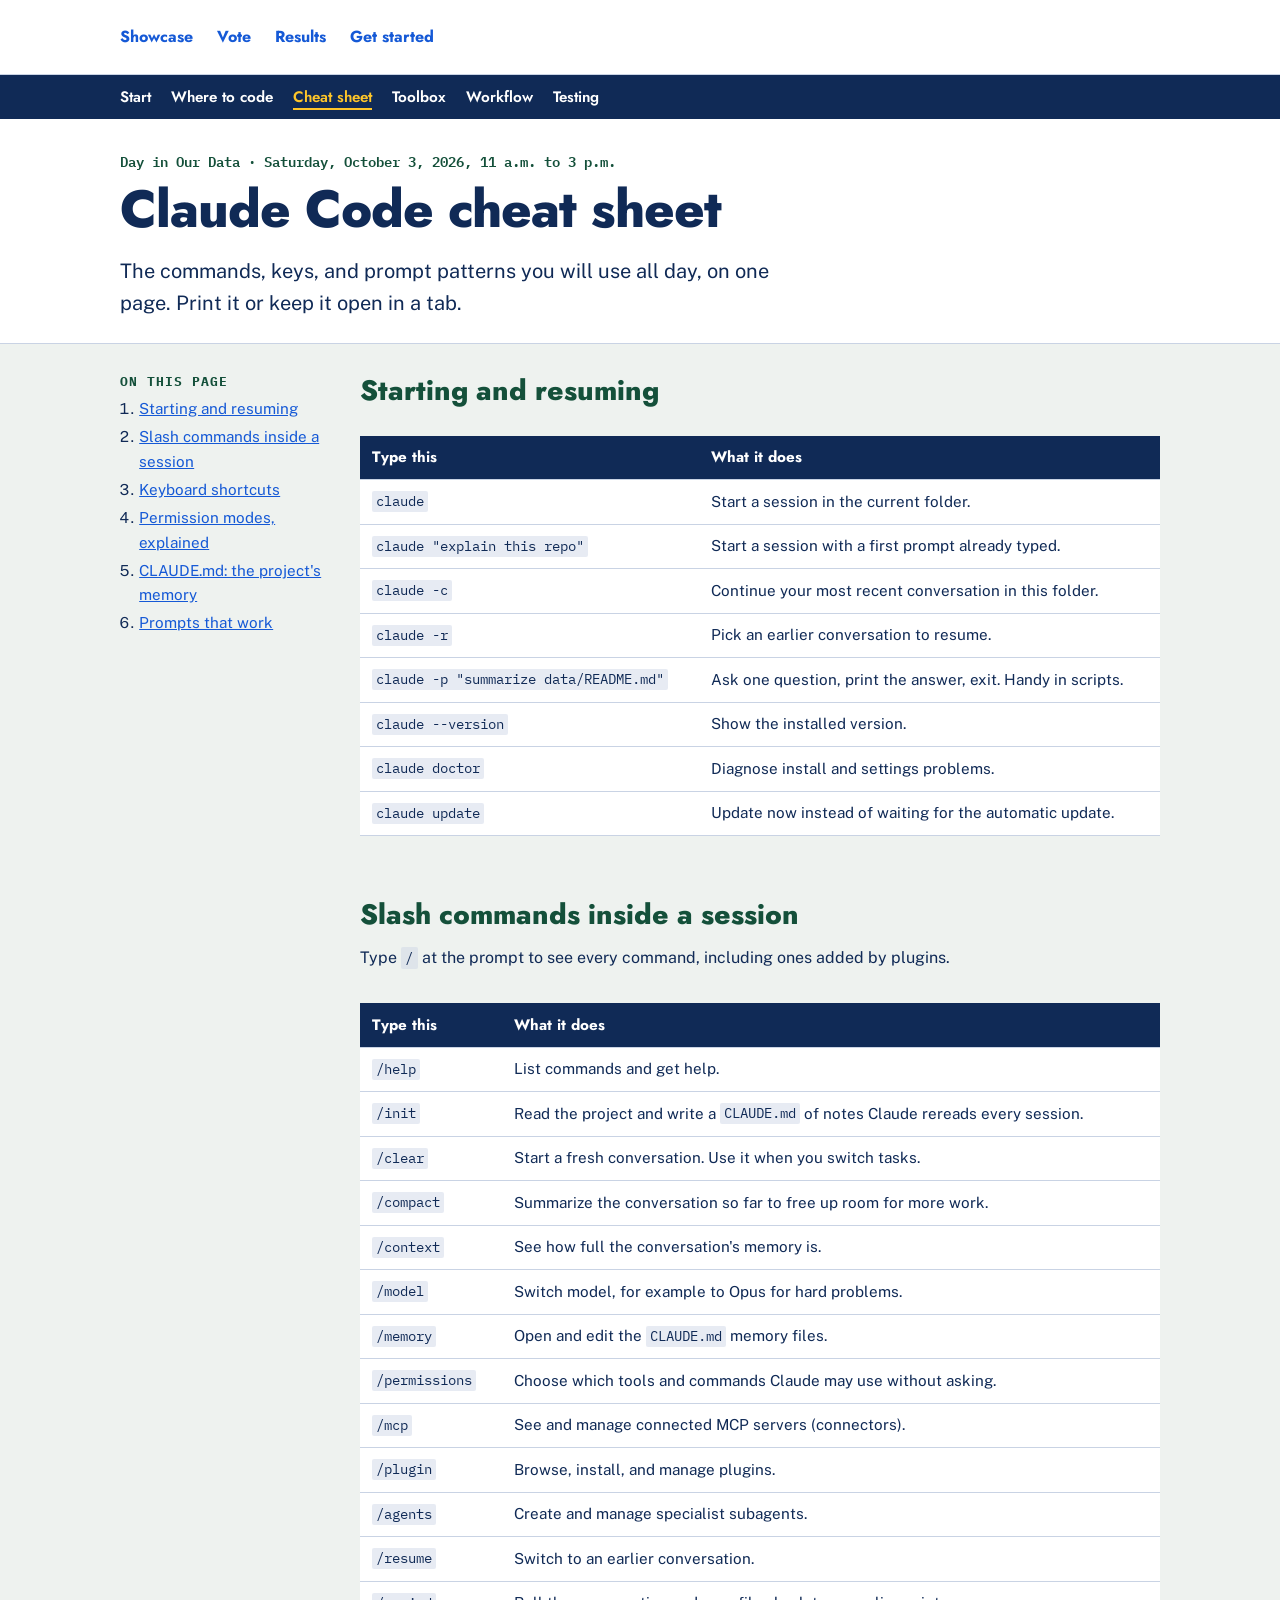
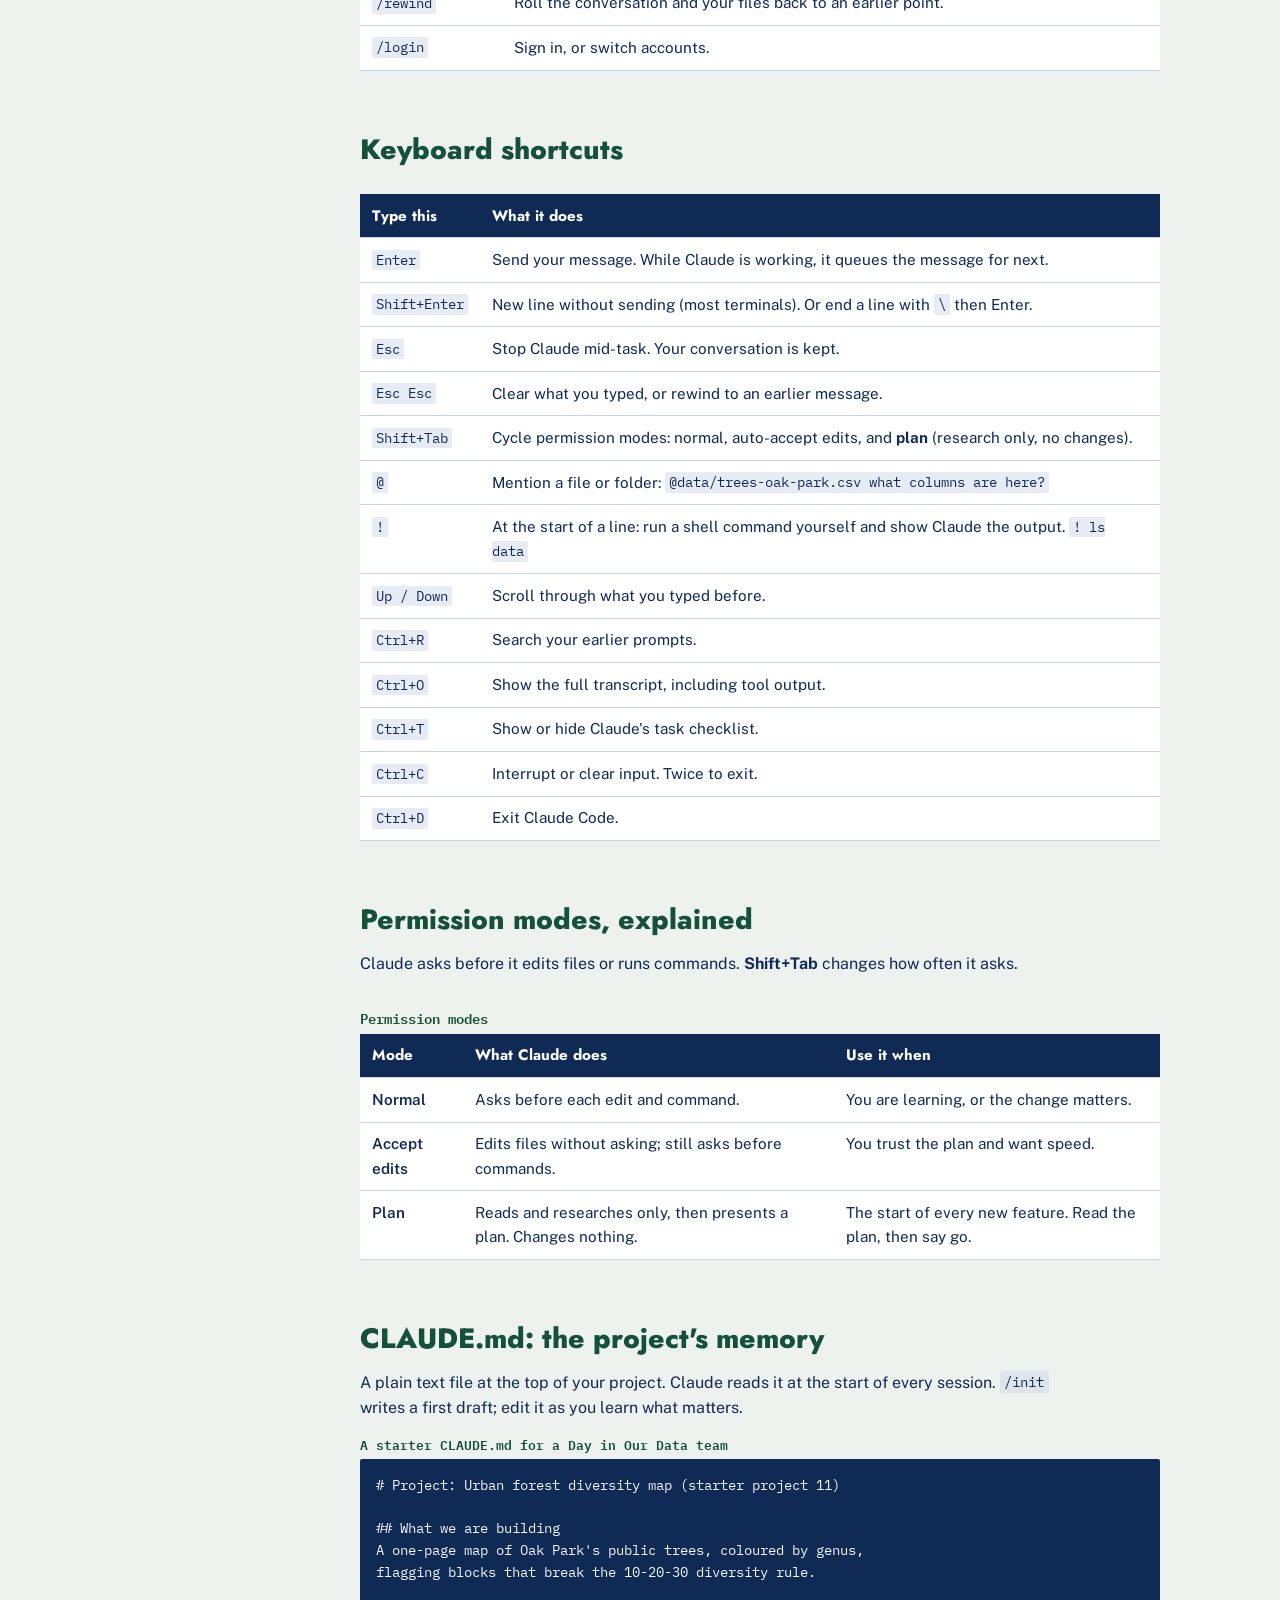
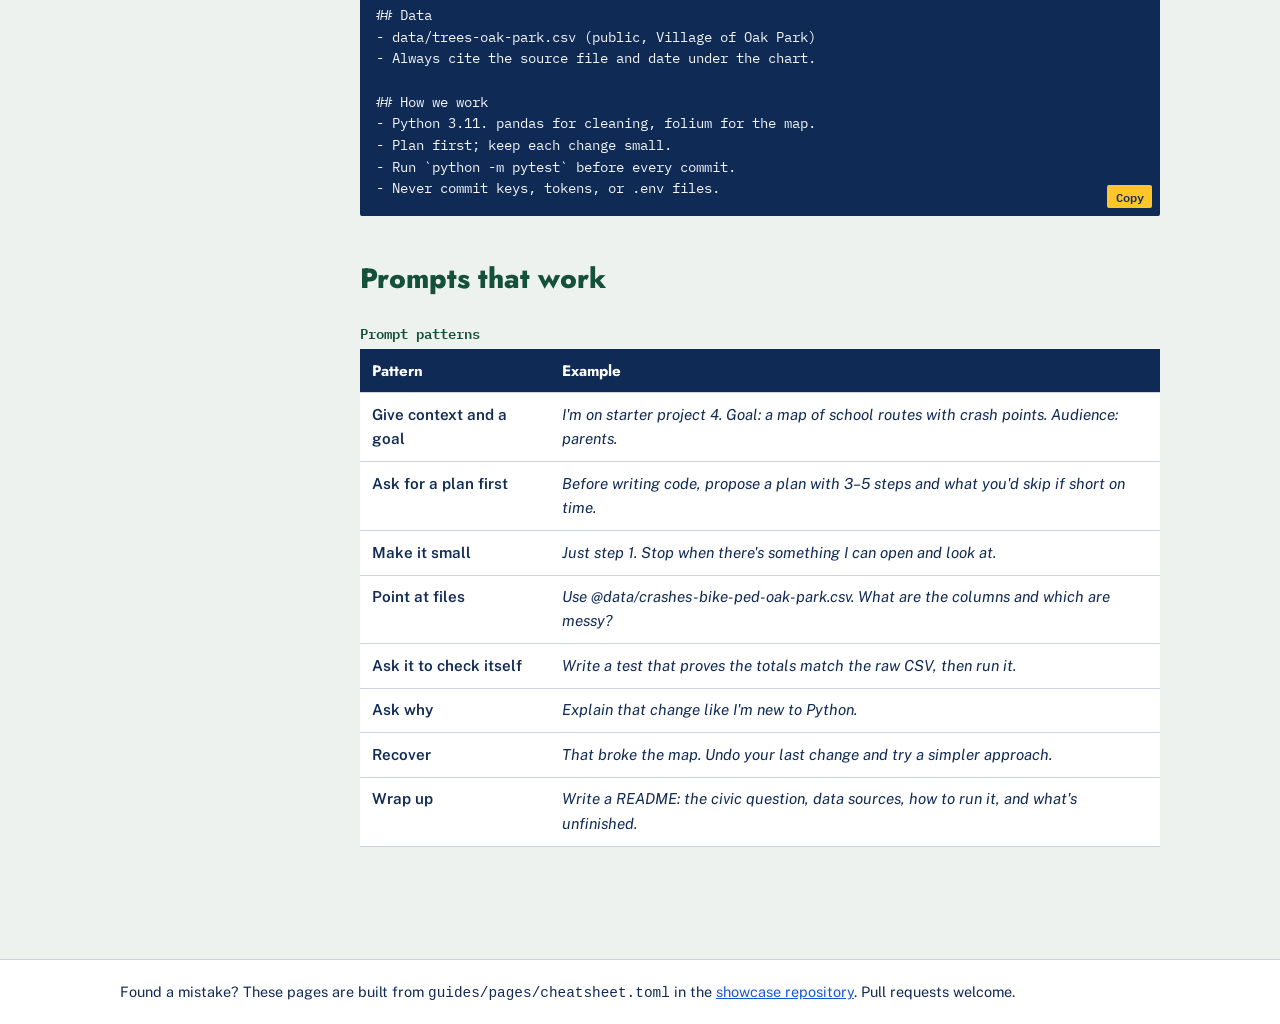
==== site/cheatsheet.html @ 127a267e "feat: config-driven Get Started guides for attendees Six pages (start, where to code, cheat sheet, t" ====
<!doctype html>
<!-- GENERATED by scripts/build_guides.py from guides/pages/cheatsheet.toml. Edit the TOML, not this file. -->
<html lang="en">
<head>
  <meta charset="utf-8" />
  <meta name="viewport" content="width=device-width, initial-scale=1" />
  <title>Claude Code cheat sheet &middot; Day in Our Data</title>
  <meta name="description" content="A printable Claude Code cheat sheet: starting sessions, slash commands, keyboard shortcuts, CLAUDE.md, and prompts that work." />
  <link rel="stylesheet" href="styles/tokens.css" />
  <link rel="stylesheet" href="styles/base.css" />
  <link rel="stylesheet" href="styles/guides.css" />
</head>
<body class="guide">
  <a class="skip-link" href="#main">Skip to content</a>
  <nav class="site-nav" aria-label="Site"><div class="wrap"><ul><li><a href="/">Showcase</a></li><li><a href="/vote.html">Vote</a></li><li><a href="/results.html">Results</a></li><li><a href="/start.html">Get started</a></li></ul></div></nav><nav class="guide-nav" aria-label="Guides"><div class="wrap"><ul><li><a href="/start.html">Start</a></li><li><a href="/where-to-code.html">Where to code</a></li><li><a href="/cheatsheet.html" aria-current="page">Cheat sheet</a></li><li><a href="/toolbox.html">Toolbox</a></li><li><a href="/workflow.html">Workflow</a></li><li><a href="/testing.html">Testing</a></li></ul></div></nav>
  <header class="guide-hero">
    <div class="wrap">
      <p class="guide-hero__event">Day in Our Data &middot; Saturday, October 3, 2026, 11 a.m. to 3 p.m.</p>
      <h1>Claude Code cheat sheet</h1>
      <p class="guide-hero__lede">The commands, keys, and prompt patterns you will use all day, on one page. Print it or keep it open in a tab.</p>
    </div>
  </header>
  <main id="main" class="wrap guide-main">
    <nav class="toc" aria-label="On this page"><p>On this page</p><ol><li><a href="#launch">Starting and resuming</a></li><li><a href="#slash">Slash commands inside a session</a></li><li><a href="#keys">Keyboard shortcuts</a></li><li><a href="#modes">Permission modes, explained</a></li><li><a href="#claude-md">CLAUDE.md: the project&#x27;s memory</a></li><li><a href="#prompts">Prompts that work</a></li></ol></nav>
    <div class="guide-body">
      <section id="launch" class="guide-section"><h2>Starting and resuming</h2><div class="scroll-x"><table class="guide-table commands"><thead><tr><th scope="col">Type this</th><th scope="col">What it does</th></tr></thead><tbody><tr><th scope="row"><code>claude</code></th><td>Start a session in the current folder.</td></tr><tr><th scope="row"><code>claude &quot;explain this repo&quot;</code></th><td>Start a session with a first prompt already typed.</td></tr><tr><th scope="row"><code>claude -c</code></th><td>Continue your most recent conversation in this folder.</td></tr><tr><th scope="row"><code>claude -r</code></th><td>Pick an earlier conversation to resume.</td></tr><tr><th scope="row"><code>claude -p &quot;summarize data/README.md&quot;</code></th><td>Ask one question, print the answer, exit. Handy in scripts.</td></tr><tr><th scope="row"><code>claude --version</code></th><td>Show the installed version.</td></tr><tr><th scope="row"><code>claude doctor</code></th><td>Diagnose install and settings problems.</td></tr><tr><th scope="row"><code>claude update</code></th><td>Update now instead of waiting for the automatic update.</td></tr></tbody></table></div></section><section id="slash" class="guide-section"><h2>Slash commands inside a session</h2><p>Type <code>/</code> at the prompt to see every command, including ones added by plugins.</p><div class="scroll-x"><table class="guide-table commands"><thead><tr><th scope="col">Type this</th><th scope="col">What it does</th></tr></thead><tbody><tr><th scope="row"><code>/help</code></th><td>List commands and get help.</td></tr><tr><th scope="row"><code>/init</code></th><td>Read the project and write a <code>CLAUDE.md</code> of notes Claude rereads every session.</td></tr><tr><th scope="row"><code>/clear</code></th><td>Start a fresh conversation. Use it when you switch tasks.</td></tr><tr><th scope="row"><code>/compact</code></th><td>Summarize the conversation so far to free up room for more work.</td></tr><tr><th scope="row"><code>/context</code></th><td>See how full the conversation&#x27;s memory is.</td></tr><tr><th scope="row"><code>/model</code></th><td>Switch model, for example to Opus for hard problems.</td></tr><tr><th scope="row"><code>/memory</code></th><td>Open and edit the <code>CLAUDE.md</code> memory files.</td></tr><tr><th scope="row"><code>/permissions</code></th><td>Choose which tools and commands Claude may use without asking.</td></tr><tr><th scope="row"><code>/mcp</code></th><td>See and manage connected MCP servers (connectors).</td></tr><tr><th scope="row"><code>/plugin</code></th><td>Browse, install, and manage plugins.</td></tr><tr><th scope="row"><code>/agents</code></th><td>Create and manage specialist subagents.</td></tr><tr><th scope="row"><code>/resume</code></th><td>Switch to an earlier conversation.</td></tr><tr><th scope="row"><code>/rewind</code></th><td>Roll the conversation and your files back to an earlier point.</td></tr><tr><th scope="row"><code>/login</code></th><td>Sign in, or switch accounts.</td></tr></tbody></table></div></section><section id="keys" class="guide-section"><h2>Keyboard shortcuts</h2><div class="scroll-x"><table class="guide-table commands"><thead><tr><th scope="col">Type this</th><th scope="col">What it does</th></tr></thead><tbody><tr><th scope="row"><code>Enter</code></th><td>Send your message. While Claude is working, it queues the message for next.</td></tr><tr><th scope="row"><code>Shift+Enter</code></th><td>New line without sending (most terminals). Or end a line with <code>\</code> then Enter.</td></tr><tr><th scope="row"><code>Esc</code></th><td>Stop Claude mid-task. Your conversation is kept.</td></tr><tr><th scope="row"><code>Esc Esc</code></th><td>Clear what you typed, or rewind to an earlier message.</td></tr><tr><th scope="row"><code>Shift+Tab</code></th><td>Cycle permission modes: normal, auto-accept edits, and <strong>plan</strong> (research only, no changes).</td></tr><tr><th scope="row"><code>@</code></th><td>Mention a file or folder: <code>@data/trees-oak-park.csv what columns are here?</code></td></tr><tr><th scope="row"><code>!</code></th><td>At the start of a line: run a shell command yourself and show Claude the output. <code>! ls data</code></td></tr><tr><th scope="row"><code>Up / Down</code></th><td>Scroll through what you typed before.</td></tr><tr><th scope="row"><code>Ctrl+R</code></th><td>Search your earlier prompts.</td></tr><tr><th scope="row"><code>Ctrl+O</code></th><td>Show the full transcript, including tool output.</td></tr><tr><th scope="row"><code>Ctrl+T</code></th><td>Show or hide Claude&#x27;s task checklist.</td></tr><tr><th scope="row"><code>Ctrl+C</code></th><td>Interrupt or clear input. Twice to exit.</td></tr><tr><th scope="row"><code>Ctrl+D</code></th><td>Exit Claude Code.</td></tr></tbody></table></div></section><section id="modes" class="guide-section"><h2>Permission modes, explained</h2><p>Claude asks before it edits files or runs commands. <strong>Shift+Tab</strong> changes how often it asks.</p><div class="scroll-x" tabindex="0" role="region" aria-label="Permission modes"><table class="guide-table"><caption>Permission modes</caption><thead><tr><th scope="col">Mode</th><th scope="col">What Claude does</th><th scope="col">Use it when</th></tr></thead><tbody><tr><th scope="row">Normal</th><td>Asks before each edit and command.</td><td>You are learning, or the change matters.</td></tr><tr><th scope="row">Accept edits</th><td>Edits files without asking; still asks before commands.</td><td>You trust the plan and want speed.</td></tr><tr><th scope="row">Plan</th><td>Reads and researches only, then presents a plan. Changes nothing.</td><td>The start of every new feature. Read the plan, then say go.</td></tr></tbody></table></div></section><section id="claude-md" class="guide-section"><h2>CLAUDE.md: the project&#x27;s memory</h2><p>A plain text file at the top of your project. Claude reads it at the start of every session. <code>/init</code> writes a first draft; edit it as you learn what matters.</p><figure class="code"><figcaption>A starter CLAUDE.md for a Day in Our Data team</figcaption><pre><code># Project: Urban forest diversity map (starter project 11)

## What we are building
A one-page map of Oak Park&#x27;s public trees, coloured by genus,
flagging blocks that break the 10-20-30 diversity rule.

## Data
- data/trees-oak-park.csv (public, Village of Oak Park)
- Always cite the source file and date under the chart.

## How we work
- Python 3.11. pandas for cleaning, folium for the map.
- Plan first; keep each change small.
- Run `python -m pytest` before every commit.
- Never commit keys, tokens, or .env files.</code></pre><button type="button" class="copy" hidden>Copy</button></figure></section><section id="prompts" class="guide-section"><h2>Prompts that work</h2><div class="scroll-x" tabindex="0" role="region" aria-label="Prompt patterns"><table class="guide-table"><caption>Prompt patterns</caption><thead><tr><th scope="col">Pattern</th><th scope="col">Example</th></tr></thead><tbody><tr><th scope="row">Give context and a goal</th><td><em>I&#x27;m on starter project 4. Goal: a map of school routes with crash points. Audience: parents.</em></td></tr><tr><th scope="row">Ask for a plan first</th><td><em>Before writing code, propose a plan with 3–5 steps and what you&#x27;d skip if short on time.</em></td></tr><tr><th scope="row">Make it small</th><td><em>Just step 1. Stop when there&#x27;s something I can open and look at.</em></td></tr><tr><th scope="row">Point at files</th><td><em>Use @data/crashes-bike-ped-oak-park.csv. What are the columns and which are messy?</em></td></tr><tr><th scope="row">Ask it to check itself</th><td><em>Write a test that proves the totals match the raw CSV, then run it.</em></td></tr><tr><th scope="row">Ask why</th><td><em>Explain that change like I&#x27;m new to Python.</em></td></tr><tr><th scope="row">Recover</th><td><em>That broke the map. Undo your last change and try a simpler approach.</em></td></tr><tr><th scope="row">Wrap up</th><td><em>Write a README: the civic question, data sources, how to run it, and what&#x27;s unfinished.</em></td></tr></tbody></table></div></section>
    </div>
  </main>
  <footer class="guide-footer">
    <div class="wrap">
      <p>Found a mistake? These pages are built from <code>guides/pages/cheatsheet.toml</code> in the
      <a href="https://github.com/oak-park-cisc/day-in-our-data-showcase" rel="noopener">showcase repository</a>. Pull requests welcome.</p>
    </div>
  </footer>
  <script src="scripts/copy.js"></script>
</body>
</html>
---- site/styles/tokens.css ----
/* site/styles/tokens.css */
:root {
  --ink: #102a56;
  --civic: #1559d6;
  --canopy: #14503a;
  --leaf: #2d7a55;
  --sprout: #7fb996;
  --glass: #ffc629;
  --paper: #eef2ef;
  --rule: #c9d3e4;
  --slate: #8a94a6;          /* eliminated. never red. */
  --surface: #ffffff;

  --display: "Jost", system-ui, sans-serif;
  --body: "Public Sans", system-ui, sans-serif;
  --mono: "IBM Plex Mono", ui-monospace, monospace;

  --step-0: 1rem;
  --step-1: 1.25rem;
  --step-2: 1.75rem;
  --step-3: 2.5rem;
  --step-4: clamp(2.75rem, 6vw, 4.5rem);

  --gap: 1.5rem;
  --pane-radius: 2px;        /* art glass is cut, not rounded */
}
---- site/styles/base.css ----
/* site/styles/base.css */
@import url("https://fonts.googleapis.com/css2?family=Jost:wght@500;700;800&family=Public+Sans:wght@400;600&family=IBM+Plex+Mono:wght@400;600&display=swap");

*, *::before, *::after { box-sizing: border-box; }

body {
  margin: 0;
  background: var(--paper);
  color: var(--ink);
  font: var(--step-0)/1.6 var(--body);
}

h1, h2, h3 { font-family: var(--display); font-weight: 800; line-height: 1.05; margin: 0 0 .5em; }
h1 { font-size: var(--step-4); letter-spacing: -.02em; }
h2 { font-size: var(--step-3); color: var(--canopy); }
h3 { font-size: var(--step-1); }

a { color: var(--civic); }
a:focus-visible, button:focus-visible, input:focus-visible, textarea:focus-visible, select:focus-visible {
  outline: 3px solid var(--leaf);
  outline-offset: 2px;
}

.wrap { max-width: 68rem; margin: 0 auto; padding: 0 var(--gap); }

.site-nav { background: var(--surface); border-bottom: 1px solid var(--rule); }
.site-nav ul { display: flex; flex-wrap: wrap; gap: .5rem var(--gap); list-style: none; margin: 0; padding: var(--gap) 0; }
.site-nav a { font-family: var(--display); font-weight: 700; text-decoration: none; }
.site-nav a[aria-current="page"] { border-bottom: 3px solid var(--glass); }

.ai-label {
  font: 600 .75rem/1 var(--mono);
  text-transform: uppercase;
  letter-spacing: .08em;
  color: var(--canopy);
  background: color-mix(in srgb, var(--sprout) 35%, transparent);
  padding: .35em .6em;
  border-radius: var(--pane-radius);
  display: inline-block;
}

table { border-collapse: collapse; width: 100%; }
.scroll-x { overflow-x: auto; }

@media (prefers-reduced-motion: reduce) {
  *, *::before, *::after { animation: none !important; transition: none !important; }
}
---- site/styles/guides.css ----
/* site/styles/guides.css: the Get Started pages rendered by scripts/build_guides.py */

.skip-link {
  position: absolute;
  left: -999px;
  top: 0;
  background: var(--ink);
  color: var(--surface);
  padding: .5em 1em;
  z-index: 10;
}
.skip-link:focus { left: 0; }

/* Nav: the guide sub-nav scrolls sideways on phones. */
.guide-nav { background: var(--ink); }
.guide-nav ul {
  display: flex;
  gap: 1.25rem;
  list-style: none;
  margin: 0;
  padding: .6rem 0;
  overflow-x: auto;
  scrollbar-width: thin;
}
.guide-nav a {
  color: var(--surface);
  font: 600 .95rem/1.4 var(--display);
  text-decoration: none;
  white-space: nowrap;
}
.guide-nav a[aria-current="page"] { color: var(--glass); border-bottom: 2px solid var(--glass); }
.guide-nav a:focus-visible { outline-color: var(--glass); }

.guide-hero { background: var(--surface); border-bottom: 1px solid var(--rule); padding: 2rem 0 1.5rem; }
.guide-hero h1 { font-size: clamp(2rem, 5vw, 3.25rem); margin-bottom: .35em; }
.guide-hero__event { font: 600 .85rem/1.4 var(--mono); color: var(--canopy); margin: 0 0 .75rem; }
.guide-hero__lede { font-size: var(--step-1); max-width: 44rem; margin: 0; }

.guide-main {
  display: grid;
  grid-template-columns: minmax(0, 1fr);
  gap: 2rem;
  padding-top: 2rem;
  padding-bottom: 3rem;
}
@media (min-width: 62rem) {
  .guide-main { grid-template-columns: 13rem minmax(0, 1fr); }
  .toc { position: sticky; top: 1rem; align-self: start; }
}

.toc { font-size: .95rem; }
.toc p { font: 700 .8rem/1 var(--mono); text-transform: uppercase; letter-spacing: .08em; color: var(--canopy); margin: 0 0 .5rem; }
.toc ol { margin: 0; padding-left: 1.2rem; }
.toc li { margin: .25rem 0; }

.guide-section { margin-bottom: 3rem; scroll-margin-top: 1rem; }
.guide-section h2 { font-size: var(--step-2); }
.guide-section h4 { font: 700 var(--step-1)/1.25 var(--display); margin: 0 0 .35em; }
.guide-body p, .guide-body li { max-width: 46rem; }
.guide-body code {
  font: .9em var(--mono);
  background: color-mix(in srgb, var(--rule) 45%, transparent);
  padding: .1em .3em;
  border-radius: var(--pane-radius);
  overflow-wrap: anywhere;
}

/* ---- code blocks ---- */
.code { margin: 1rem 0; position: relative; }
.code figcaption { font: 600 .8rem/1.4 var(--mono); color: var(--canopy); margin-bottom: .25rem; }
.code pre {
  background: var(--ink);
  color: #f3f6fb;
  padding: 1rem;
  margin: 0;
  overflow-x: auto;
  border-radius: var(--pane-radius);
  font: .875rem/1.55 var(--mono);
}
.code pre code { background: none; padding: 0; color: inherit; font: inherit; overflow-wrap: normal; }
.copy {
  position: absolute;
  right: .5rem;
  bottom: .5rem;
  font: 600 .75rem/1 var(--mono);
  background: var(--glass);
  color: var(--ink);
  border: 0;
  padding: .45em .7em;
  border-radius: var(--pane-radius);
  cursor: pointer;
}

/* ---- callouts ---- */
.callout {
  background: var(--surface);
  border: 1px solid var(--rule);
  border-left: 6px solid var(--leaf);
  padding: 1rem 1.25rem;
  margin: 1.25rem 0;
  border-radius: var(--pane-radius);
}
.callout p { margin: .25rem 0; }
.callout__title { font: 700 var(--step-0)/1.3 var(--display); }
.callout--warn { border-left-color: var(--glass); }
.callout--event { border-left-color: var(--civic); background: color-mix(in srgb, var(--civic) 6%, var(--surface)); }

/* ---- steps ---- */
.steps { list-style: none; counter-reset: step; padding: 0; margin: 1rem 0; }
.steps > li {
  counter-increment: step;
  position: relative;
  padding: 0 0 1.25rem 3rem;
  border-left: 2px solid var(--rule);
  margin-left: 1rem;
}
.steps > li:last-child { border-left-color: transparent; }
.steps > li::before {
  content: counter(step);
  position: absolute;
  left: -1rem;
  top: 0;
  width: 2rem;
  height: 2rem;
  display: grid;
  place-items: center;
  background: var(--civic);
  color: var(--surface);
  font: 700 1rem/1 var(--display);
  border-radius: 50%;
}
.steps p { margin: .35rem 0; }
.step__note { font-size: .95rem; color: var(--canopy); }

/* ---- cards ---- */
.cards { display: grid; grid-template-columns: repeat(auto-fill, minmax(min(100%, 17rem), 1fr)); gap: 1rem; margin: 1rem 0; }
.card {
  background: var(--surface);
  border: 1px solid var(--rule);
  border-top: 4px solid var(--civic);
  border-radius: var(--pane-radius);
  padding: 1rem 1.1rem;
  display: flex;
  flex-direction: column;
  min-width: 0;
}
.card p { margin: .35rem 0; }
.card__tag { font: 600 .75rem/1.3 var(--mono); text-transform: uppercase; letter-spacing: .06em; color: var(--canopy); }
.card__link { margin-top: auto !important; padding-top: .5rem; font-weight: 600; }
.card .code pre { font-size: .8rem; }

/* ---- tables ---- */
.guide-table { background: var(--surface); margin: 1rem 0; font-size: .95rem; }
.guide-table caption { text-align: left; font: 600 .85rem/1.4 var(--mono); color: var(--canopy); padding-bottom: .4rem; }
.guide-table th, .guide-table td { text-align: left; vertical-align: top; padding: .6rem .75rem; border-bottom: 1px solid var(--rule); }
.guide-table thead th { background: var(--ink); color: var(--surface); font-family: var(--display); }
.guide-table tbody th { font-weight: 600; }
.guide-table.commands tbody th { white-space: nowrap; }
.guide-table.commands tbody th code { overflow-wrap: normal; }
.scroll-x:focus-visible { outline: 3px solid var(--leaf); outline-offset: 2px; }

/* ---- checklist ---- */
.checklist { list-style: none; padding: 0; }
.checklist li { position: relative; padding-left: 2rem; margin: .6rem 0; }
.checklist li::before {
  content: "";
  position: absolute;
  left: 0;
  top: .3em;
  width: 1.1rem;
  height: 1.1rem;
  border: 2px solid var(--leaf);
  border-radius: var(--pane-radius);
}

/* ---- flow diagram ---- */
.flow { margin: 1.5rem 0; }
.flow ol {
  list-style: none;
  padding: 0;
  margin: 0;
  display: grid;
  grid-template-columns: repeat(auto-fit, minmax(min(100%, 11rem), 1fr));
  gap: 1.75rem;
}
.flow__stage {
  position: relative;
  background: var(--surface);
  border: 1px solid var(--rule);
  border-top: 4px solid var(--leaf);
  border-radius: var(--pane-radius);
  padding: .9rem 1rem 1rem;
  font-size: .92rem;
}
.flow__stage p { margin: .3rem 0; }
.flow__stage h4 { font-size: var(--step-1); }
.flow__stage:not(:last-child)::after {
  content: "→";
  position: absolute;
  right: -1.45rem;
  top: 50%;
  transform: translateY(-50%);
  color: var(--civic);
  font: 800 1.4rem/1 var(--display);
}
@media (max-width: 40rem) {
  .flow__stage:not(:last-child)::after { content: "↓"; right: auto; left: 50%; top: auto; bottom: -1.6rem; transform: translateX(-50%); }
}
.flow__num {
  font: 800 .8rem/1 var(--mono);
  color: var(--surface);
  background: var(--leaf);
  display: inline-block;
  padding: .3em .5em;
  border-radius: var(--pane-radius);
}
.flow__who { font: 600 .8rem/1.3 var(--mono); color: var(--canopy); }
.flow__out span { font-weight: 700; }
.flow__cmd code { font-size: .8rem; }
.flow__loop {
  margin: 1rem 0 0;
  padding: .75rem 1rem;
  border: 2px dashed var(--leaf);
  border-radius: var(--pane-radius);
  background: color-mix(in srgb, var(--sprout) 15%, var(--surface));
}

/* ---- timeline ---- */
.timeline { margin: 1.5rem 0; }
.timeline figcaption { font: 600 .85rem/1.4 var(--mono); color: var(--canopy); margin-bottom: .5rem; }
.timeline ol { list-style: none; padding: 0; margin: 0; display: flex; border: 1px solid var(--rule); border-radius: var(--pane-radius); overflow: hidden; }
.timeline__slot {
  flex: 0 0 var(--w);
  min-width: 0;
  padding: .6rem .4rem;
  border-right: 2px solid var(--surface);
  display: flex;
  flex-direction: column;
  gap: .15rem;
  font-size: .8rem;
  line-height: 1.25;
}
.timeline__slot:last-child { border-right: 0; }
.timeline__time { font: 700 .75rem/1 var(--mono); }
.timeline__label { font-weight: 600; overflow-wrap: anywhere; }
.timeline__slot--plan { background: #d7e4fb; }
.timeline__slot--build { background: #cfe6d9; }
.timeline__slot--qa { background: #ffeeb8; }
.timeline__slot--other { background: #e6e9ef; }
@media (max-width: 40rem) {
  .timeline ol { flex-direction: column; }
  .timeline__slot { flex: none; flex-direction: row; gap: .75rem; border-right: 0; border-bottom: 2px solid var(--surface); font-size: .9rem; padding: .5rem .75rem; }
  .timeline__time { min-width: 3.2rem; }
}

/* ---- pyramid ---- */
.pyramid { margin: 1.5rem 0; }
.pyramid ol { list-style: none; padding: 0; margin: 0; display: flex; flex-direction: column; align-items: center; gap: .3rem; }
.pyramid li {
  width: var(--w);
  min-width: min(100%, 15rem);
  text-align: center;
  background: color-mix(in srgb, var(--leaf) 18%, var(--surface));
  border: 1px solid var(--sprout);
  border-radius: var(--pane-radius);
  padding: .55rem .75rem;
  font-size: .9rem;
}
.pyramid li:first-child { background: color-mix(in srgb, var(--glass) 35%, var(--surface)); border-color: var(--glass); }
.pyramid strong { display: block; font-family: var(--display); }

.guide-footer { border-top: 1px solid var(--rule); background: var(--surface); padding: 1.25rem 0; font-size: .9rem; }
.guide-footer p { margin: 0; }

@media print {
  .site-nav, .guide-nav, .toc, .copy, .skip-link, .guide-footer { display: none !important; }
  body { background: #fff; }
  .guide-main { display: block; padding: 0; }
  .guide-hero { border: 0; padding: 0 0 1rem; }
  .code pre { background: #fff; color: #000; border: 1px solid #999; white-space: pre-wrap; }
  .guide-section { break-inside: auto; margin-bottom: 1.5rem; }
  .card, .flow__stage, tr { break-inside: avoid; }
  a { color: inherit; }
}
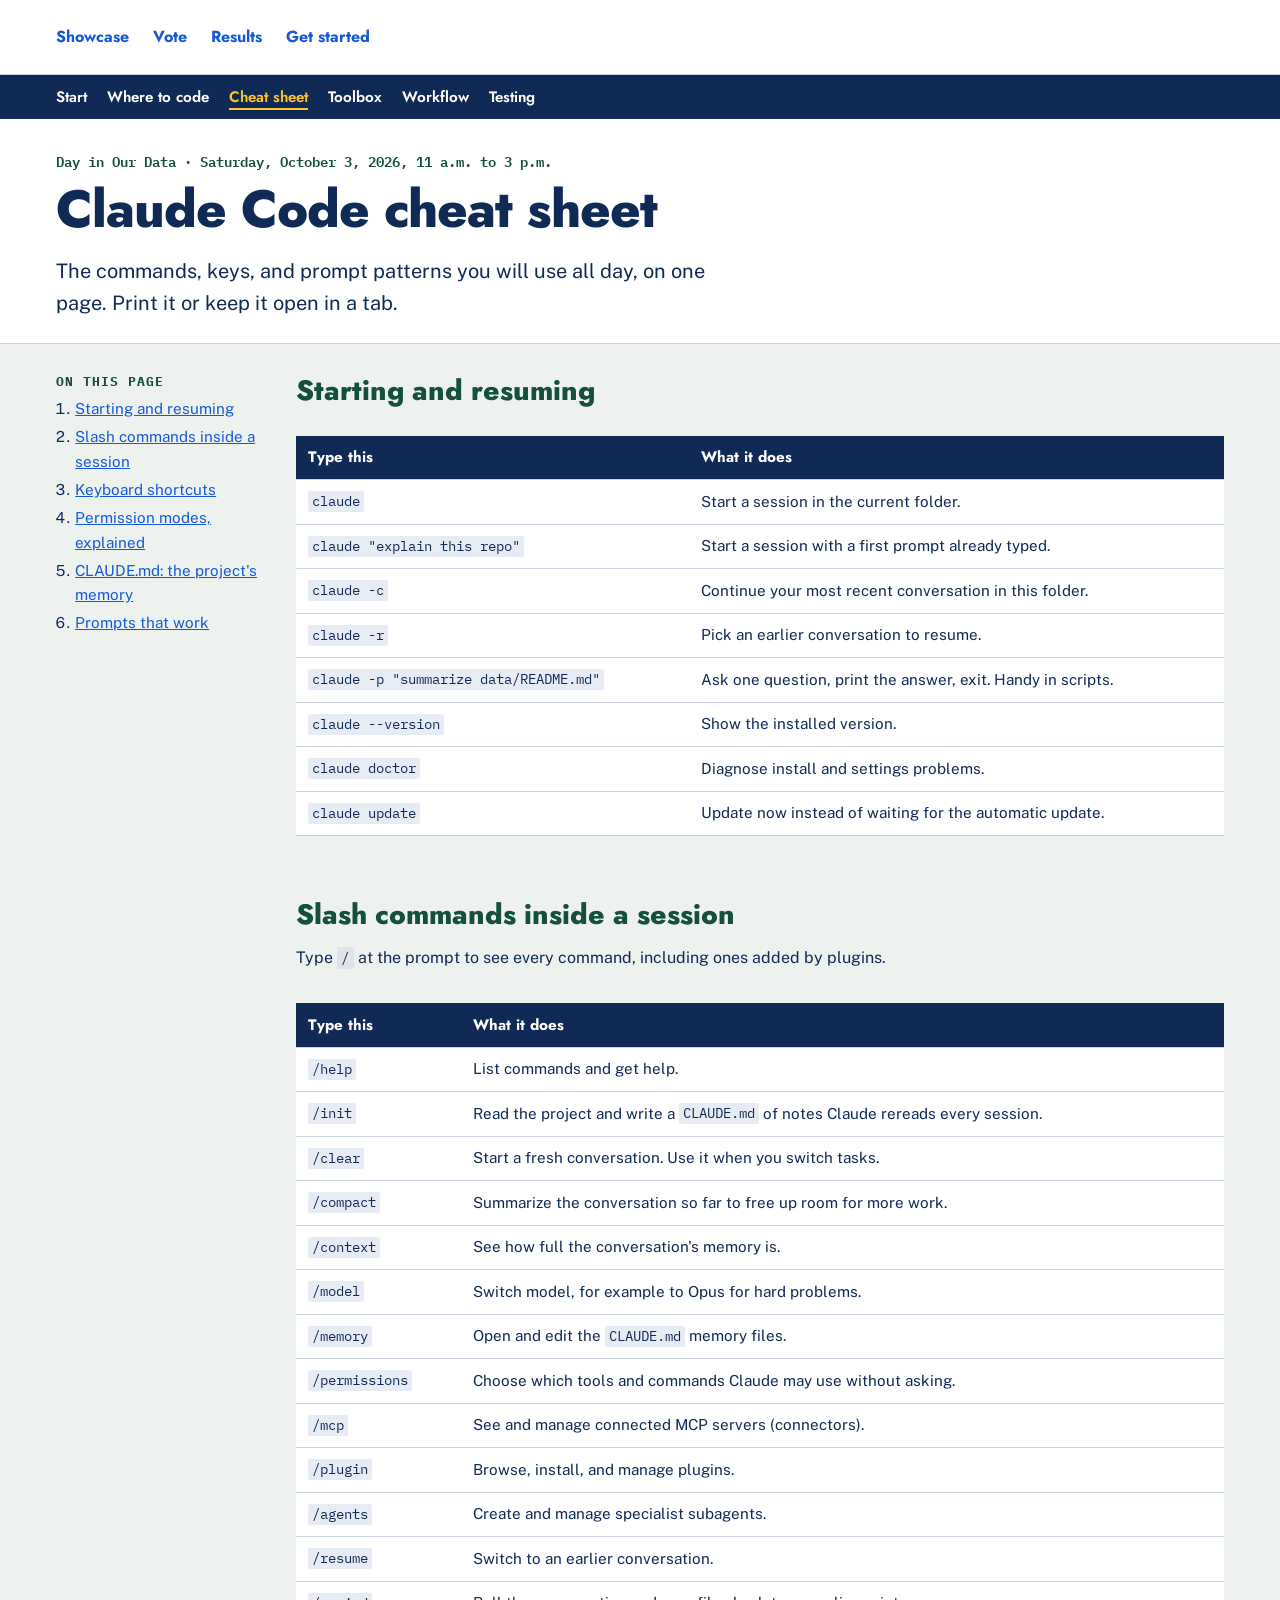
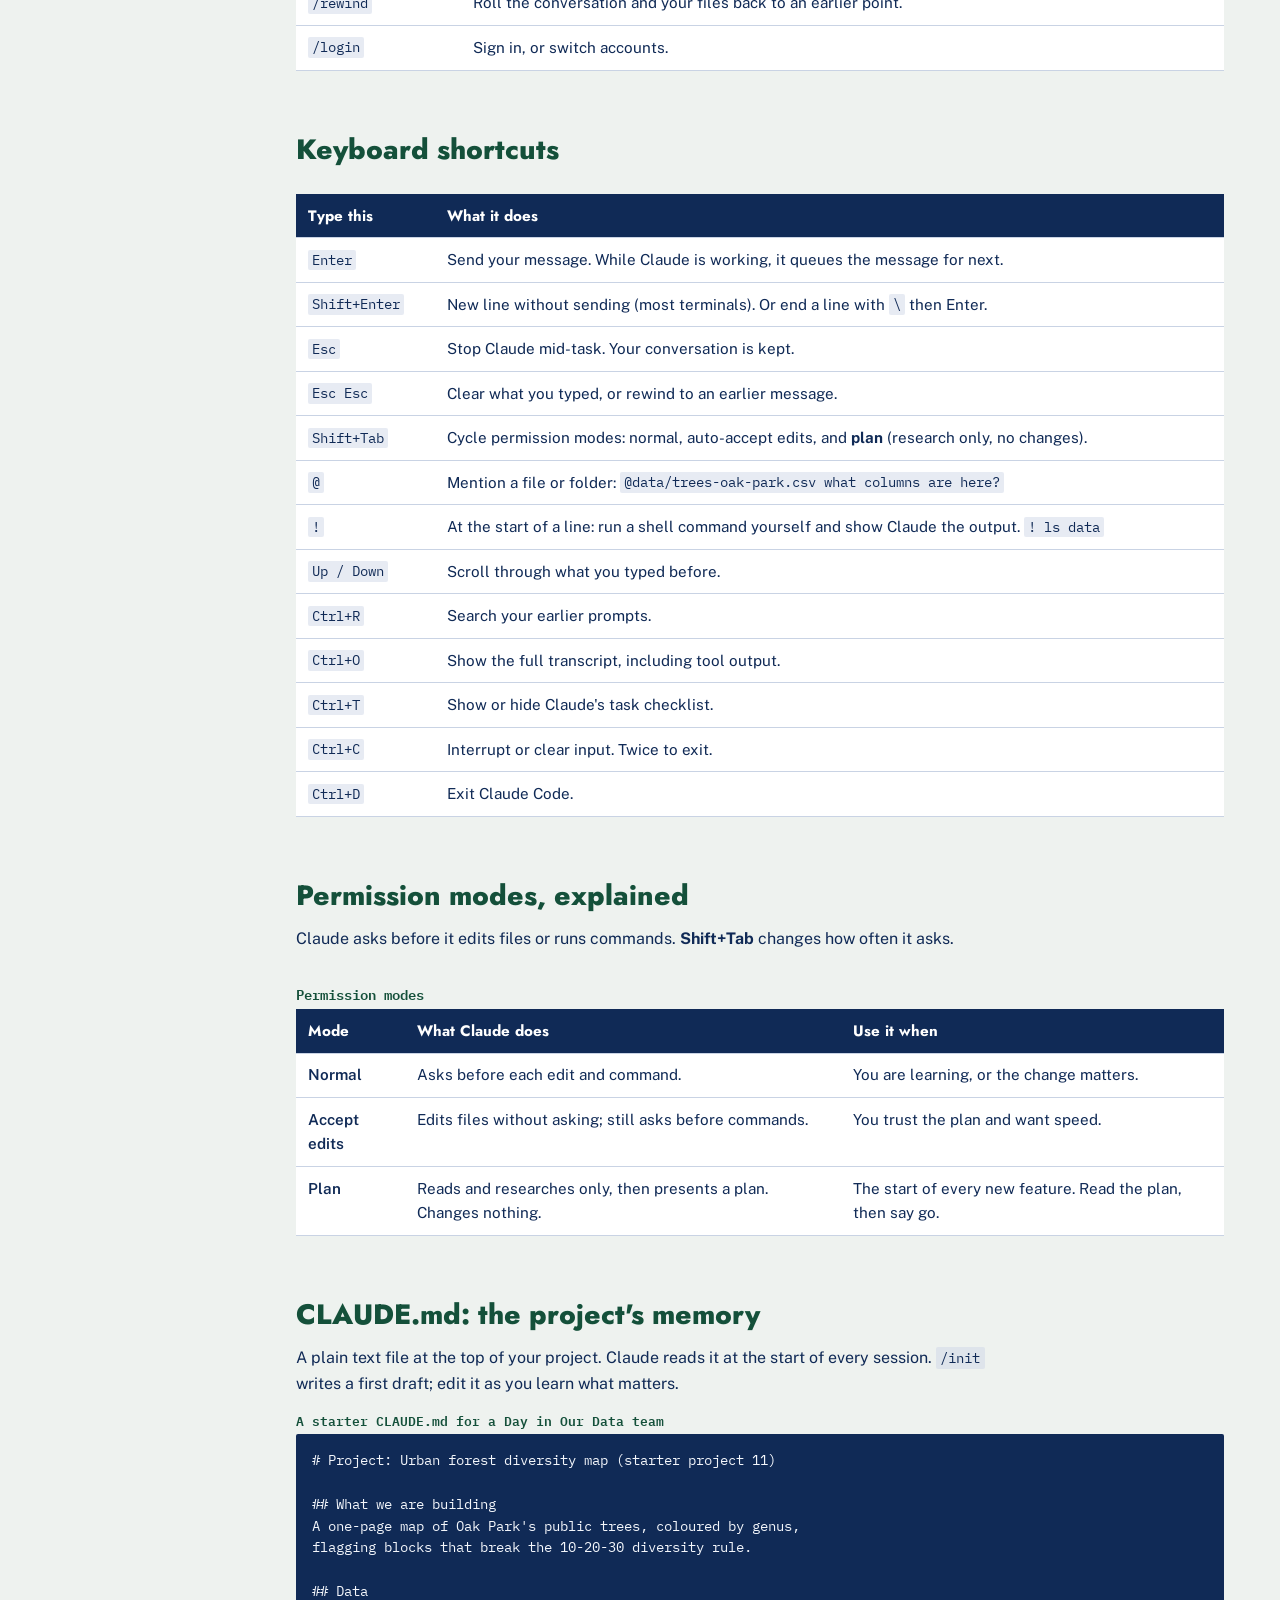
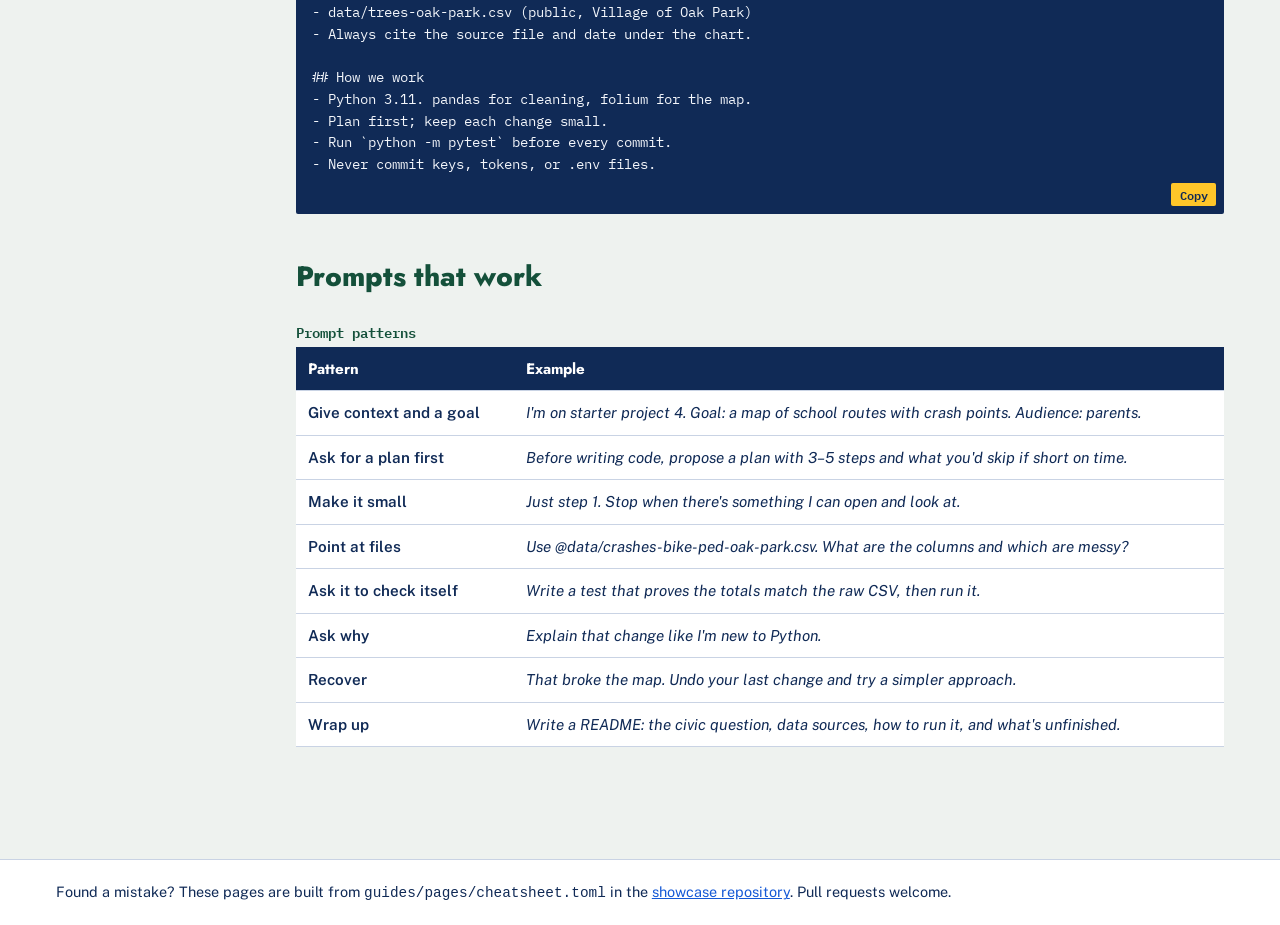
==== commit 7620082d: "test: browser, accessibility, link and load suites; QA fixes tests/e2e (Playwright + axe, optional e" ====
--- a/site/cheatsheet.html
+++ b/site/cheatsheet.html
@@ -23,7 +23,7 @@
   <main id="main" class="wrap guide-main">
     <nav class="toc" aria-label="On this page"><p>On this page</p><ol><li><a href="#launch">Starting and resuming</a></li><li><a href="#slash">Slash commands inside a session</a></li><li><a href="#keys">Keyboard shortcuts</a></li><li><a href="#modes">Permission modes, explained</a></li><li><a href="#claude-md">CLAUDE.md: the project&#x27;s memory</a></li><li><a href="#prompts">Prompts that work</a></li></ol></nav>
     <div class="guide-body">
-      <section id="launch" class="guide-section"><h2>Starting and resuming</h2><div class="scroll-x"><table class="guide-table commands"><thead><tr><th scope="col">Type this</th><th scope="col">What it does</th></tr></thead><tbody><tr><th scope="row"><code>claude</code></th><td>Start a session in the current folder.</td></tr><tr><th scope="row"><code>claude &quot;explain this repo&quot;</code></th><td>Start a session with a first prompt already typed.</td></tr><tr><th scope="row"><code>claude -c</code></th><td>Continue your most recent conversation in this folder.</td></tr><tr><th scope="row"><code>claude -r</code></th><td>Pick an earlier conversation to resume.</td></tr><tr><th scope="row"><code>claude -p &quot;summarize data/README.md&quot;</code></th><td>Ask one question, print the answer, exit. Handy in scripts.</td></tr><tr><th scope="row"><code>claude --version</code></th><td>Show the installed version.</td></tr><tr><th scope="row"><code>claude doctor</code></th><td>Diagnose install and settings problems.</td></tr><tr><th scope="row"><code>claude update</code></th><td>Update now instead of waiting for the automatic update.</td></tr></tbody></table></div></section><section id="slash" class="guide-section"><h2>Slash commands inside a session</h2><p>Type <code>/</code> at the prompt to see every command, including ones added by plugins.</p><div class="scroll-x"><table class="guide-table commands"><thead><tr><th scope="col">Type this</th><th scope="col">What it does</th></tr></thead><tbody><tr><th scope="row"><code>/help</code></th><td>List commands and get help.</td></tr><tr><th scope="row"><code>/init</code></th><td>Read the project and write a <code>CLAUDE.md</code> of notes Claude rereads every session.</td></tr><tr><th scope="row"><code>/clear</code></th><td>Start a fresh conversation. Use it when you switch tasks.</td></tr><tr><th scope="row"><code>/compact</code></th><td>Summarize the conversation so far to free up room for more work.</td></tr><tr><th scope="row"><code>/context</code></th><td>See how full the conversation&#x27;s memory is.</td></tr><tr><th scope="row"><code>/model</code></th><td>Switch model, for example to Opus for hard problems.</td></tr><tr><th scope="row"><code>/memory</code></th><td>Open and edit the <code>CLAUDE.md</code> memory files.</td></tr><tr><th scope="row"><code>/permissions</code></th><td>Choose which tools and commands Claude may use without asking.</td></tr><tr><th scope="row"><code>/mcp</code></th><td>See and manage connected MCP servers (connectors).</td></tr><tr><th scope="row"><code>/plugin</code></th><td>Browse, install, and manage plugins.</td></tr><tr><th scope="row"><code>/agents</code></th><td>Create and manage specialist subagents.</td></tr><tr><th scope="row"><code>/resume</code></th><td>Switch to an earlier conversation.</td></tr><tr><th scope="row"><code>/rewind</code></th><td>Roll the conversation and your files back to an earlier point.</td></tr><tr><th scope="row"><code>/login</code></th><td>Sign in, or switch accounts.</td></tr></tbody></table></div></section><section id="keys" class="guide-section"><h2>Keyboard shortcuts</h2><div class="scroll-x"><table class="guide-table commands"><thead><tr><th scope="col">Type this</th><th scope="col">What it does</th></tr></thead><tbody><tr><th scope="row"><code>Enter</code></th><td>Send your message. While Claude is working, it queues the message for next.</td></tr><tr><th scope="row"><code>Shift+Enter</code></th><td>New line without sending (most terminals). Or end a line with <code>\</code> then Enter.</td></tr><tr><th scope="row"><code>Esc</code></th><td>Stop Claude mid-task. Your conversation is kept.</td></tr><tr><th scope="row"><code>Esc Esc</code></th><td>Clear what you typed, or rewind to an earlier message.</td></tr><tr><th scope="row"><code>Shift+Tab</code></th><td>Cycle permission modes: normal, auto-accept edits, and <strong>plan</strong> (research only, no changes).</td></tr><tr><th scope="row"><code>@</code></th><td>Mention a file or folder: <code>@data/trees-oak-park.csv what columns are here?</code></td></tr><tr><th scope="row"><code>!</code></th><td>At the start of a line: run a shell command yourself and show Claude the output. <code>! ls data</code></td></tr><tr><th scope="row"><code>Up / Down</code></th><td>Scroll through what you typed before.</td></tr><tr><th scope="row"><code>Ctrl+R</code></th><td>Search your earlier prompts.</td></tr><tr><th scope="row"><code>Ctrl+O</code></th><td>Show the full transcript, including tool output.</td></tr><tr><th scope="row"><code>Ctrl+T</code></th><td>Show or hide Claude&#x27;s task checklist.</td></tr><tr><th scope="row"><code>Ctrl+C</code></th><td>Interrupt or clear input. Twice to exit.</td></tr><tr><th scope="row"><code>Ctrl+D</code></th><td>Exit Claude Code.</td></tr></tbody></table></div></section><section id="modes" class="guide-section"><h2>Permission modes, explained</h2><p>Claude asks before it edits files or runs commands. <strong>Shift+Tab</strong> changes how often it asks.</p><div class="scroll-x" tabindex="0" role="region" aria-label="Permission modes"><table class="guide-table"><caption>Permission modes</caption><thead><tr><th scope="col">Mode</th><th scope="col">What Claude does</th><th scope="col">Use it when</th></tr></thead><tbody><tr><th scope="row">Normal</th><td>Asks before each edit and command.</td><td>You are learning, or the change matters.</td></tr><tr><th scope="row">Accept edits</th><td>Edits files without asking; still asks before commands.</td><td>You trust the plan and want speed.</td></tr><tr><th scope="row">Plan</th><td>Reads and researches only, then presents a plan. Changes nothing.</td><td>The start of every new feature. Read the plan, then say go.</td></tr></tbody></table></div></section><section id="claude-md" class="guide-section"><h2>CLAUDE.md: the project&#x27;s memory</h2><p>A plain text file at the top of your project. Claude reads it at the start of every session. <code>/init</code> writes a first draft; edit it as you learn what matters.</p><figure class="code"><figcaption>A starter CLAUDE.md for a Day in Our Data team</figcaption><pre><code># Project: Urban forest diversity map (starter project 11)
+      <section id="launch" class="guide-section"><h2>Starting and resuming</h2><div class="scroll-x" tabindex="0" role="region" aria-label="Starting and resuming"><table class="guide-table commands"><thead><tr><th scope="col">Type this</th><th scope="col">What it does</th></tr></thead><tbody><tr><th scope="row"><code>claude</code></th><td>Start a session in the current folder.</td></tr><tr><th scope="row"><code>claude &quot;explain this repo&quot;</code></th><td>Start a session with a first prompt already typed.</td></tr><tr><th scope="row"><code>claude -c</code></th><td>Continue your most recent conversation in this folder.</td></tr><tr><th scope="row"><code>claude -r</code></th><td>Pick an earlier conversation to resume.</td></tr><tr><th scope="row"><code>claude -p &quot;summarize data/README.md&quot;</code></th><td>Ask one question, print the answer, exit. Handy in scripts.</td></tr><tr><th scope="row"><code>claude --version</code></th><td>Show the installed version.</td></tr><tr><th scope="row"><code>claude doctor</code></th><td>Diagnose install and settings problems.</td></tr><tr><th scope="row"><code>claude update</code></th><td>Update now instead of waiting for the automatic update.</td></tr></tbody></table></div></section><section id="slash" class="guide-section"><h2>Slash commands inside a session</h2><p>Type <code>/</code> at the prompt to see every command, including ones added by plugins.</p><div class="scroll-x" tabindex="0" role="region" aria-label="Slash commands inside a session"><table class="guide-table commands"><thead><tr><th scope="col">Type this</th><th scope="col">What it does</th></tr></thead><tbody><tr><th scope="row"><code>/help</code></th><td>List commands and get help.</td></tr><tr><th scope="row"><code>/init</code></th><td>Read the project and write a <code>CLAUDE.md</code> of notes Claude rereads every session.</td></tr><tr><th scope="row"><code>/clear</code></th><td>Start a fresh conversation. Use it when you switch tasks.</td></tr><tr><th scope="row"><code>/compact</code></th><td>Summarize the conversation so far to free up room for more work.</td></tr><tr><th scope="row"><code>/context</code></th><td>See how full the conversation&#x27;s memory is.</td></tr><tr><th scope="row"><code>/model</code></th><td>Switch model, for example to Opus for hard problems.</td></tr><tr><th scope="row"><code>/memory</code></th><td>Open and edit the <code>CLAUDE.md</code> memory files.</td></tr><tr><th scope="row"><code>/permissions</code></th><td>Choose which tools and commands Claude may use without asking.</td></tr><tr><th scope="row"><code>/mcp</code></th><td>See and manage connected MCP servers (connectors).</td></tr><tr><th scope="row"><code>/plugin</code></th><td>Browse, install, and manage plugins.</td></tr><tr><th scope="row"><code>/agents</code></th><td>Create and manage specialist subagents.</td></tr><tr><th scope="row"><code>/resume</code></th><td>Switch to an earlier conversation.</td></tr><tr><th scope="row"><code>/rewind</code></th><td>Roll the conversation and your files back to an earlier point.</td></tr><tr><th scope="row"><code>/login</code></th><td>Sign in, or switch accounts.</td></tr></tbody></table></div></section><section id="keys" class="guide-section"><h2>Keyboard shortcuts</h2><div class="scroll-x" tabindex="0" role="region" aria-label="Keyboard shortcuts"><table class="guide-table commands"><thead><tr><th scope="col">Type this</th><th scope="col">What it does</th></tr></thead><tbody><tr><th scope="row"><code>Enter</code></th><td>Send your message. While Claude is working, it queues the message for next.</td></tr><tr><th scope="row"><code>Shift+Enter</code></th><td>New line without sending (most terminals). Or end a line with <code>\</code> then Enter.</td></tr><tr><th scope="row"><code>Esc</code></th><td>Stop Claude mid-task. Your conversation is kept.</td></tr><tr><th scope="row"><code>Esc Esc</code></th><td>Clear what you typed, or rewind to an earlier message.</td></tr><tr><th scope="row"><code>Shift+Tab</code></th><td>Cycle permission modes: normal, auto-accept edits, and <strong>plan</strong> (research only, no changes).</td></tr><tr><th scope="row"><code>@</code></th><td>Mention a file or folder: <code>@data/trees-oak-park.csv what columns are here?</code></td></tr><tr><th scope="row"><code>!</code></th><td>At the start of a line: run a shell command yourself and show Claude the output. <code>! ls data</code></td></tr><tr><th scope="row"><code>Up / Down</code></th><td>Scroll through what you typed before.</td></tr><tr><th scope="row"><code>Ctrl+R</code></th><td>Search your earlier prompts.</td></tr><tr><th scope="row"><code>Ctrl+O</code></th><td>Show the full transcript, including tool output.</td></tr><tr><th scope="row"><code>Ctrl+T</code></th><td>Show or hide Claude&#x27;s task checklist.</td></tr><tr><th scope="row"><code>Ctrl+C</code></th><td>Interrupt or clear input. Twice to exit.</td></tr><tr><th scope="row"><code>Ctrl+D</code></th><td>Exit Claude Code.</td></tr></tbody></table></div></section><section id="modes" class="guide-section"><h2>Permission modes, explained</h2><p>Claude asks before it edits files or runs commands. <strong>Shift+Tab</strong> changes how often it asks.</p><div class="scroll-x" tabindex="0" role="region" aria-label="Permission modes"><table class="guide-table"><caption>Permission modes</caption><thead><tr><th scope="col">Mode</th><th scope="col">What Claude does</th><th scope="col">Use it when</th></tr></thead><tbody><tr><th scope="row">Normal</th><td>Asks before each edit and command.</td><td>You are learning, or the change matters.</td></tr><tr><th scope="row">Accept edits</th><td>Edits files without asking; still asks before commands.</td><td>You trust the plan and want speed.</td></tr><tr><th scope="row">Plan</th><td>Reads and researches only, then presents a plan. Changes nothing.</td><td>The start of every new feature. Read the plan, then say go.</td></tr></tbody></table></div></section><section id="claude-md" class="guide-section"><h2>CLAUDE.md: the project&#x27;s memory</h2><p>A plain text file at the top of your project. Claude reads it at the start of every session. <code>/init</code> writes a first draft; edit it as you learn what matters.</p><figure class="code"><figcaption>A starter CLAUDE.md for a Day in Our Data team</figcaption><pre tabindex="0"><code># Project: Urban forest diversity map (starter project 11)
 
 ## What we are building
 A one-page map of Oak Park&#x27;s public trees, coloured by genus,
--- a/site/styles/guides.css
+++ b/site/styles/guides.css
@@ -10,6 +10,9 @@
   z-index: 10;
 }
 .skip-link:focus { left: 0; }
+
+/* Guides get a wider column than the showcase: diagrams need the room. */
+.guide .wrap { max-width: 76rem; }
 
 /* Nav: the guide sub-nav scrolls sideways on phones. */
 .guide-nav { background: var(--ink); }
@@ -55,7 +58,7 @@
 
 .guide-section { margin-bottom: 3rem; scroll-margin-top: 1rem; }
 .guide-section h2 { font-size: var(--step-2); }
-.guide-section h4 { font: 700 var(--step-1)/1.25 var(--display); margin: 0 0 .35em; }
+.guide-section h3 { font: 700 var(--step-1)/1.25 var(--display); margin: 0 0 .35em; }
 .guide-body p, .guide-body li { max-width: 46rem; }
 .guide-body code {
   font: .9em var(--mono);
@@ -76,6 +79,12 @@
   overflow-x: auto;
   border-radius: var(--pane-radius);
   font: .875rem/1.55 var(--mono);
+  padding-bottom: 2.4rem; /* room for the Copy button, so it never covers code */
+}
+/* On phones, wrap long commands so a beginner sees all of it; the Copy
+   button still copies the exact text. */
+@media (max-width: 40rem) {
+  .code pre { white-space: pre-wrap; overflow-wrap: anywhere; }
 }
 .code pre code { background: none; padding: 0; color: inherit; font: inherit; overflow-wrap: normal; }
 .copy {
@@ -110,7 +119,7 @@
 .steps > li {
   counter-increment: step;
   position: relative;
-  padding: 0 0 1.25rem 3rem;
+  padding: 0 0 1.25rem 2.25rem;
   border-left: 2px solid var(--rule);
   margin-left: 1rem;
 }
@@ -157,7 +166,7 @@
 .guide-table tbody th { font-weight: 600; }
 .guide-table.commands tbody th { white-space: nowrap; }
 .guide-table.commands tbody th code { overflow-wrap: normal; }
-.scroll-x:focus-visible { outline: 3px solid var(--leaf); outline-offset: 2px; }
+.scroll-x:focus-visible, .code pre:focus-visible { outline: 3px solid var(--leaf); outline-offset: 2px; }
 
 /* ---- checklist ---- */
 .checklist { list-style: none; padding: 0; }
@@ -180,8 +189,14 @@
   padding: 0;
   margin: 0;
   display: grid;
-  grid-template-columns: repeat(auto-fit, minmax(min(100%, 11rem), 1fr));
+  grid-template-columns: minmax(0, 1fr);
   gap: 1.75rem;
+}
+/* One row of --n stages once there is room; otherwise one column with down
+   arrows. Never an in-between wrap, which would leave an arrow pointing at
+   nothing. */
+@media (min-width: 48rem) {
+  .flow ol { grid-template-columns: repeat(var(--n, 5), minmax(0, 1fr)); gap: 1.5rem; }
 }
 .flow__stage {
   position: relative;
@@ -193,17 +208,17 @@
   font-size: .92rem;
 }
 .flow__stage p { margin: .3rem 0; }
-.flow__stage h4 { font-size: var(--step-1); }
+.flow__stage h3 { font-size: var(--step-1); }
 .flow__stage:not(:last-child)::after {
   content: "→";
   position: absolute;
-  right: -1.45rem;
+  right: -1.3rem;
   top: 50%;
   transform: translateY(-50%);
   color: var(--civic);
   font: 800 1.4rem/1 var(--display);
 }
-@media (max-width: 40rem) {
+@media (max-width: 47.99rem) {
   .flow__stage:not(:last-child)::after { content: "↓"; right: auto; left: 50%; top: auto; bottom: -1.6rem; transform: translateX(-50%); }
 }
 .flow__num {
@@ -230,8 +245,9 @@
 .timeline figcaption { font: 600 .85rem/1.4 var(--mono); color: var(--canopy); margin-bottom: .5rem; }
 .timeline ol { list-style: none; padding: 0; margin: 0; display: flex; border: 1px solid var(--rule); border-radius: var(--pane-radius); overflow: hidden; }
 .timeline__slot {
-  flex: 0 0 var(--w);
-  min-width: 0;
+  /* Grow in proportion to minutes, but never narrower than a label. */
+  flex: var(--g) 1 0;
+  min-width: 5rem;
   padding: .6rem .4rem;
   border-right: 2px solid var(--surface);
   display: flex;
@@ -242,14 +258,14 @@
 }
 .timeline__slot:last-child { border-right: 0; }
 .timeline__time { font: 700 .75rem/1 var(--mono); }
-.timeline__label { font-weight: 600; overflow-wrap: anywhere; }
+.timeline__label { font-weight: 600; hyphens: auto; }
 .timeline__slot--plan { background: #d7e4fb; }
 .timeline__slot--build { background: #cfe6d9; }
 .timeline__slot--qa { background: #ffeeb8; }
 .timeline__slot--other { background: #e6e9ef; }
 @media (max-width: 40rem) {
   .timeline ol { flex-direction: column; }
-  .timeline__slot { flex: none; flex-direction: row; gap: .75rem; border-right: 0; border-bottom: 2px solid var(--surface); font-size: .9rem; padding: .5rem .75rem; }
+  .timeline__slot { flex: none; min-width: 0; flex-direction: row; gap: .75rem; border-right: 0; border-bottom: 2px solid var(--surface); font-size: .9rem; padding: .5rem .75rem; }
   .timeline__time { min-width: 3.2rem; }
 }
 
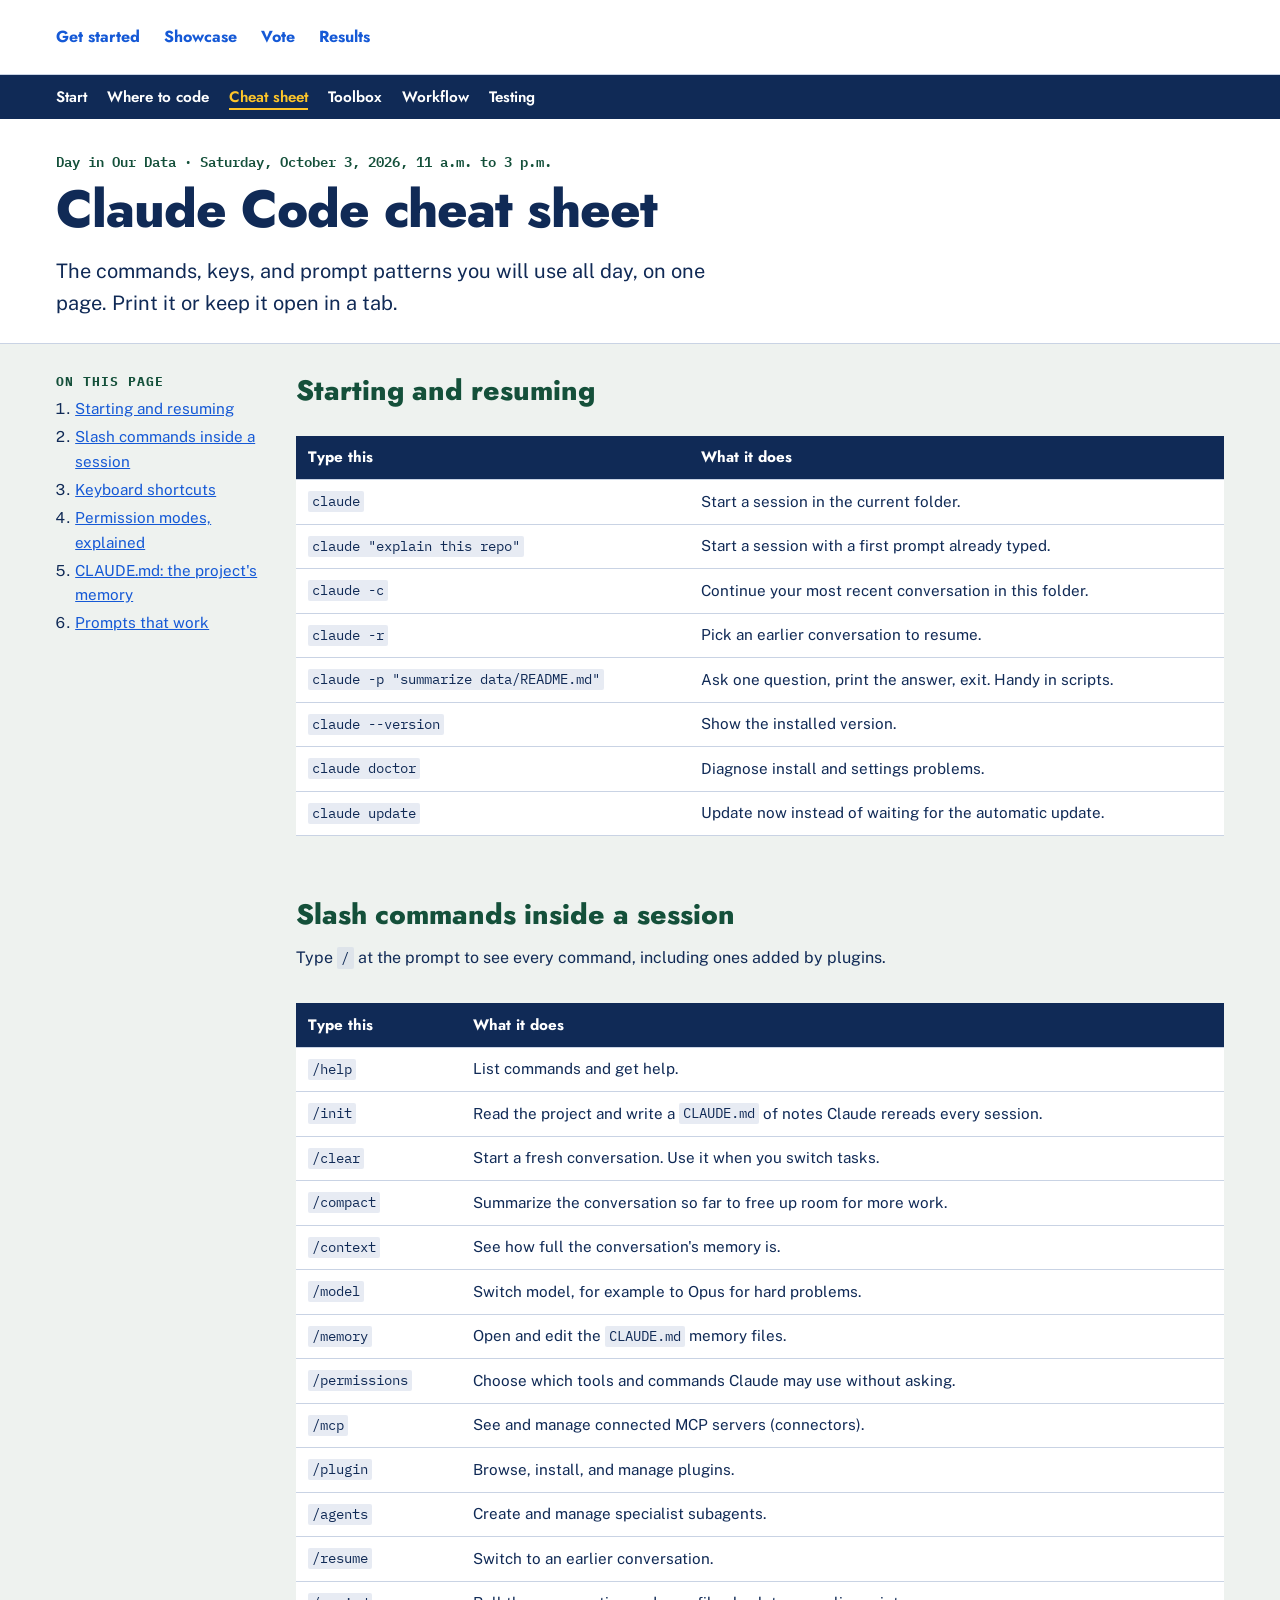
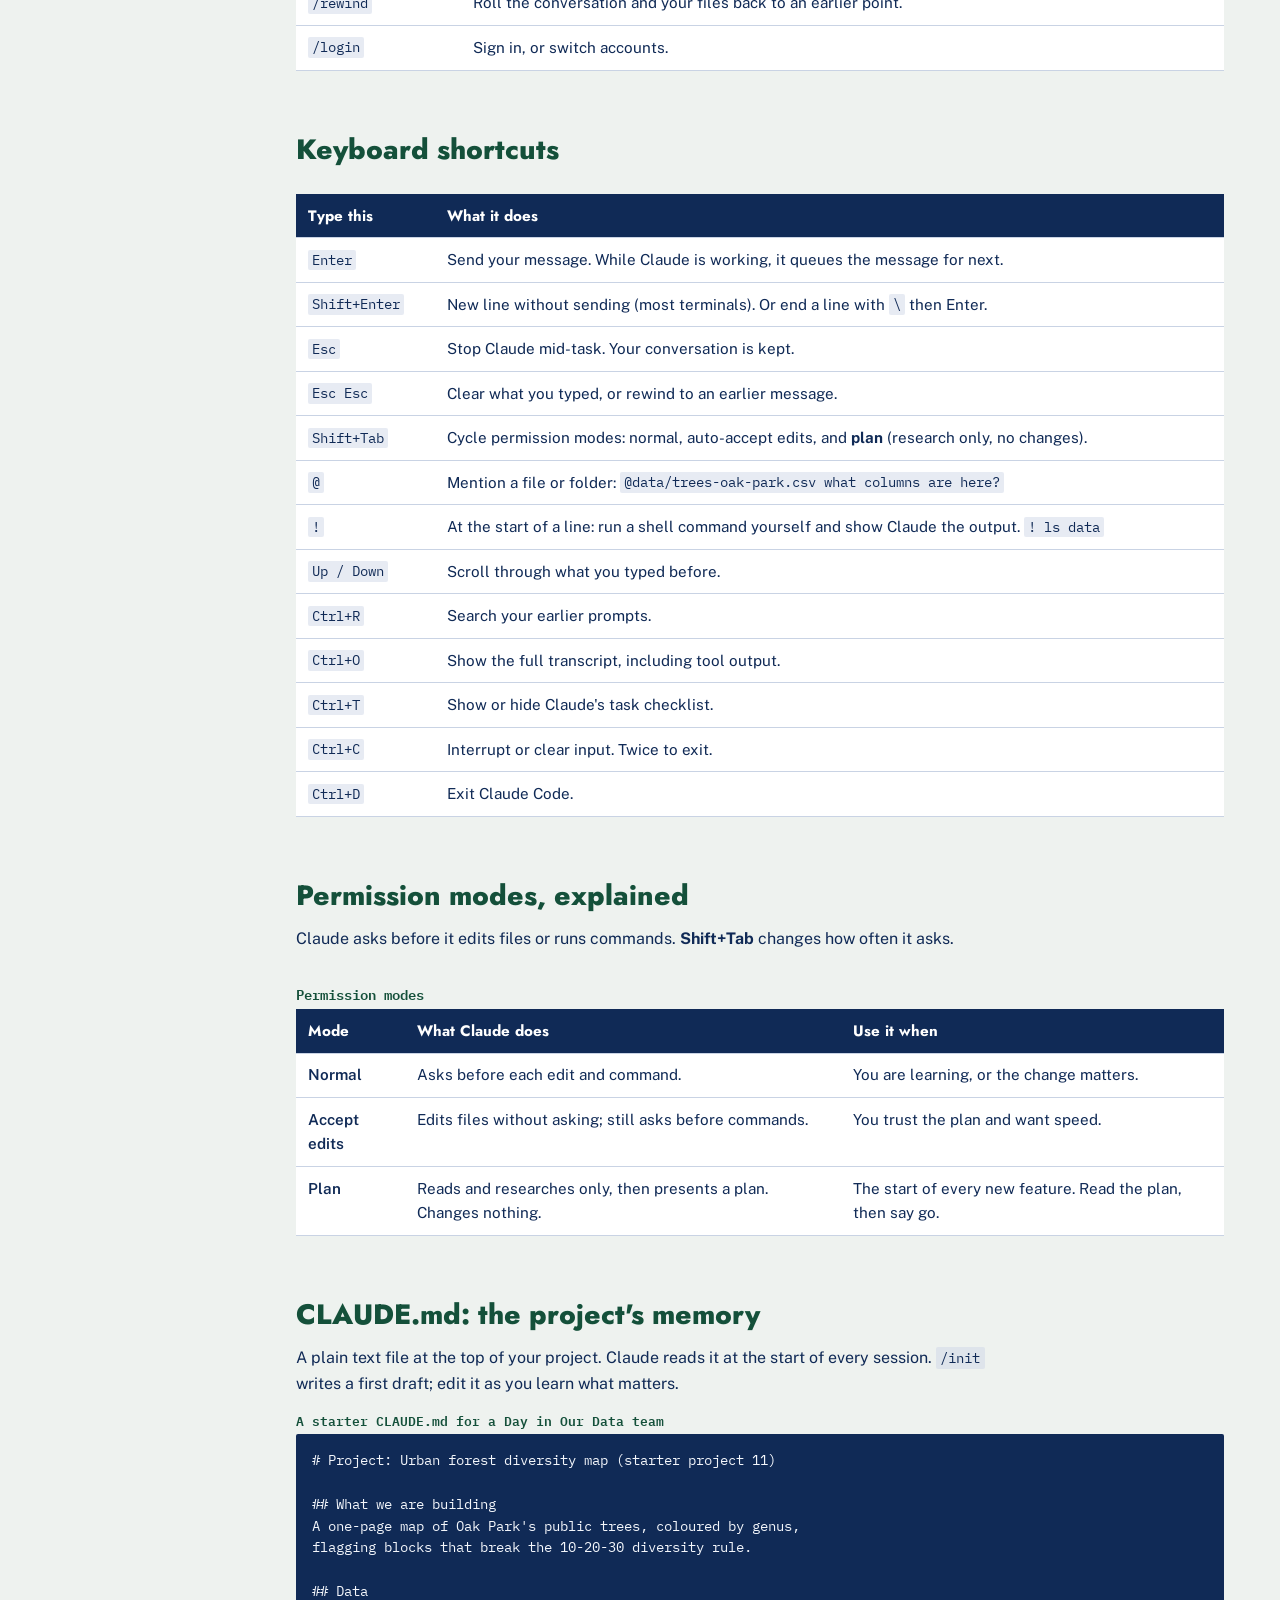
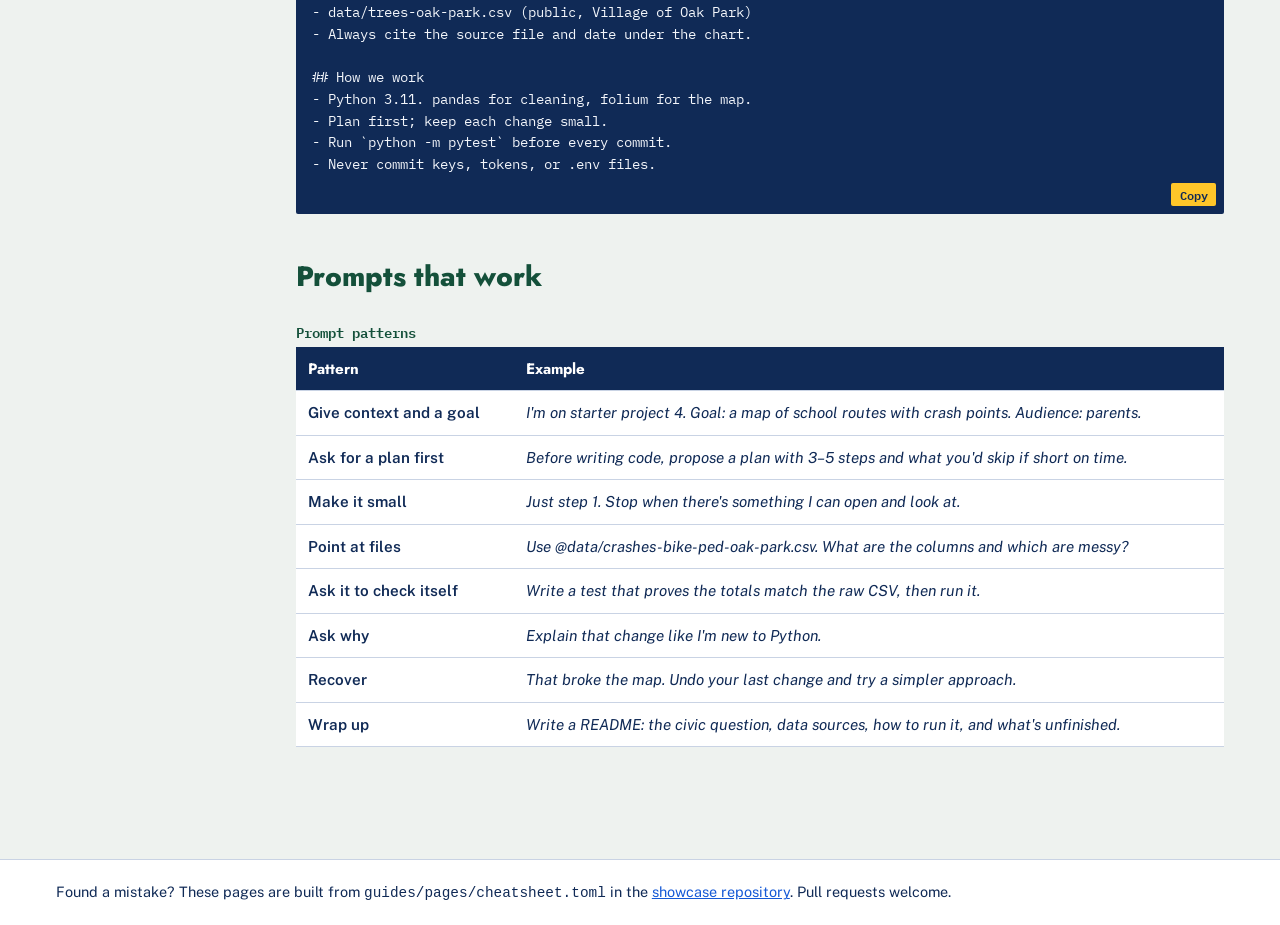
==== commit da0a0aba: "feat: lead the site nav with Get started Attendees set up before they submit or vote, so Get started" ====
--- a/site/cheatsheet.html
+++ b/site/cheatsheet.html
@@ -12,7 +12,7 @@
 </head>
 <body class="guide">
   <a class="skip-link" href="#main">Skip to content</a>
-  <nav class="site-nav" aria-label="Site"><div class="wrap"><ul><li><a href="/">Showcase</a></li><li><a href="/vote.html">Vote</a></li><li><a href="/results.html">Results</a></li><li><a href="/start.html">Get started</a></li></ul></div></nav><nav class="guide-nav" aria-label="Guides"><div class="wrap"><ul><li><a href="/start.html">Start</a></li><li><a href="/where-to-code.html">Where to code</a></li><li><a href="/cheatsheet.html" aria-current="page">Cheat sheet</a></li><li><a href="/toolbox.html">Toolbox</a></li><li><a href="/workflow.html">Workflow</a></li><li><a href="/testing.html">Testing</a></li></ul></div></nav>
+  <nav class="site-nav" aria-label="Site"><div class="wrap"><ul><li><a href="/start.html">Get started</a></li><li><a href="/">Showcase</a></li><li><a href="/vote.html">Vote</a></li><li><a href="/results.html">Results</a></li></ul></div></nav><nav class="guide-nav" aria-label="Guides"><div class="wrap"><ul><li><a href="/start.html">Start</a></li><li><a href="/where-to-code.html">Where to code</a></li><li><a href="/cheatsheet.html" aria-current="page">Cheat sheet</a></li><li><a href="/toolbox.html">Toolbox</a></li><li><a href="/workflow.html">Workflow</a></li><li><a href="/testing.html">Testing</a></li></ul></div></nav>
   <header class="guide-hero">
     <div class="wrap">
       <p class="guide-hero__event">Day in Our Data &middot; Saturday, October 3, 2026, 11 a.m. to 3 p.m.</p>
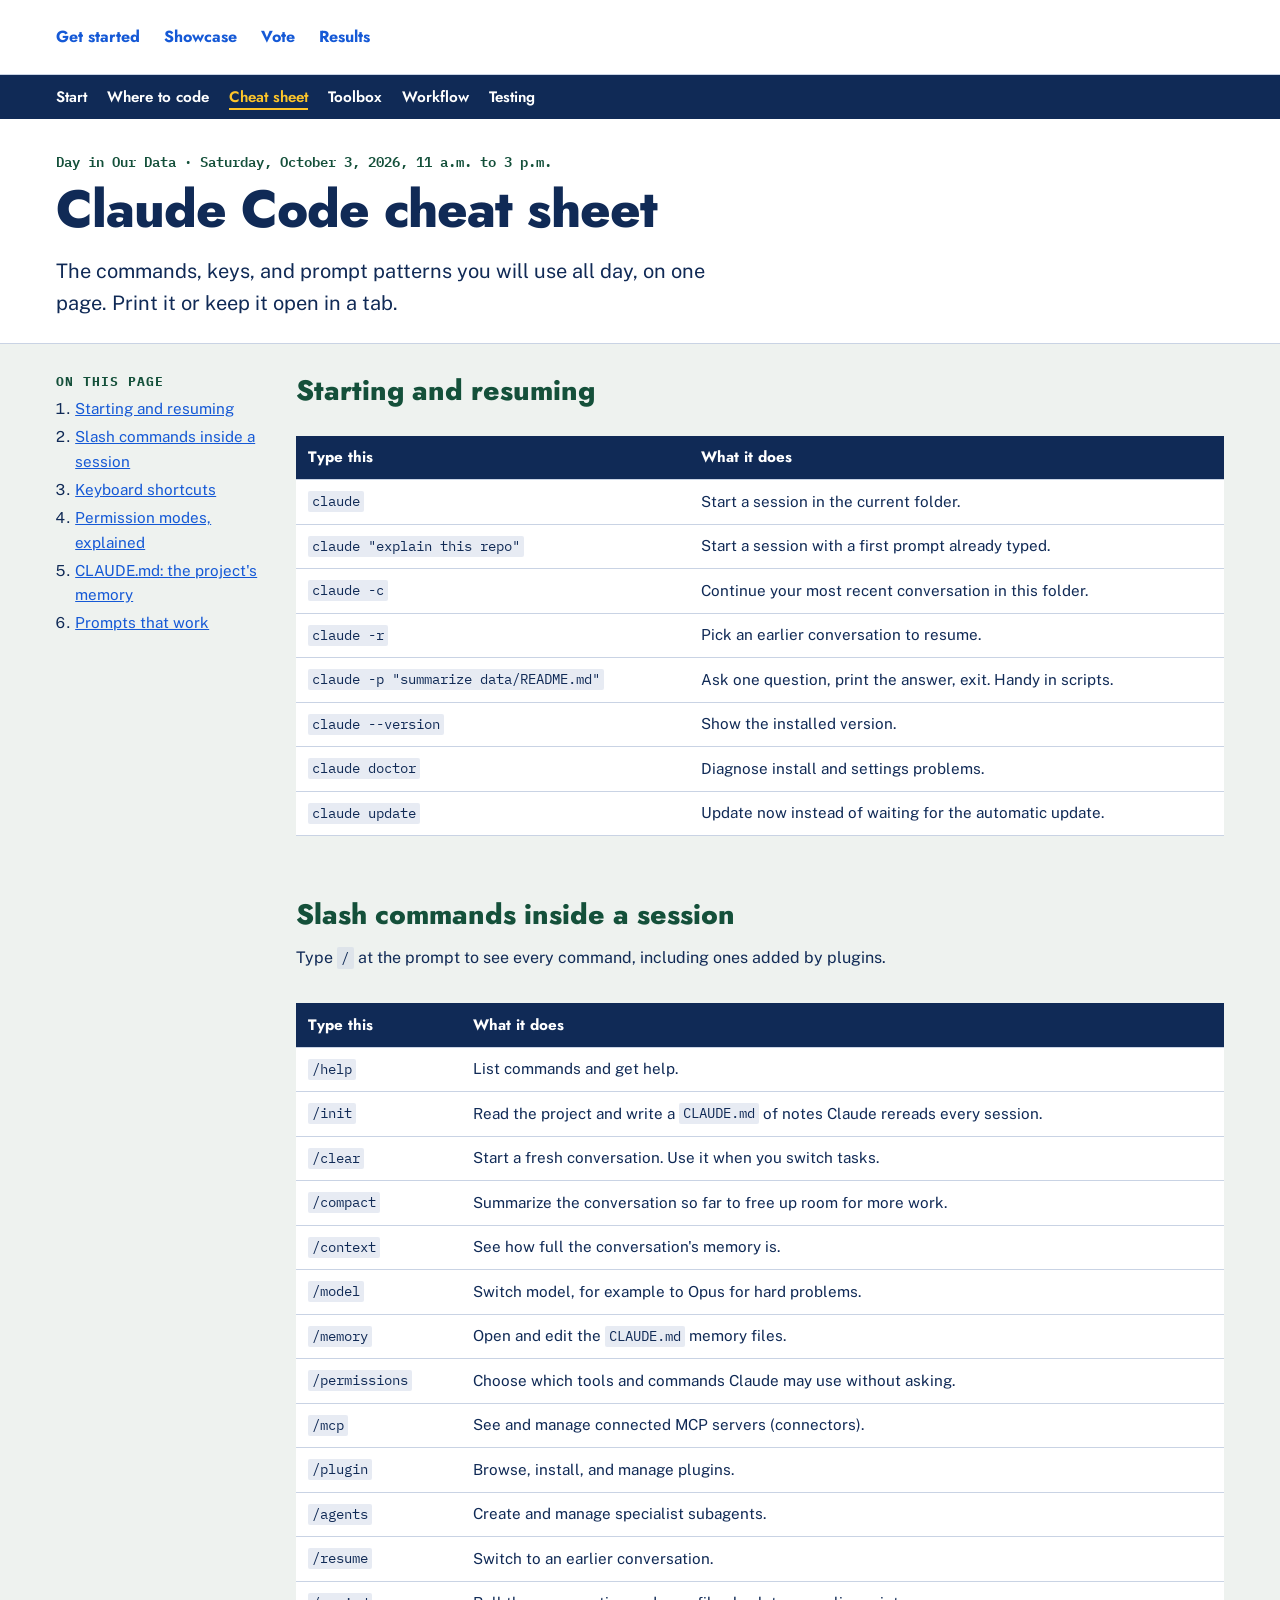
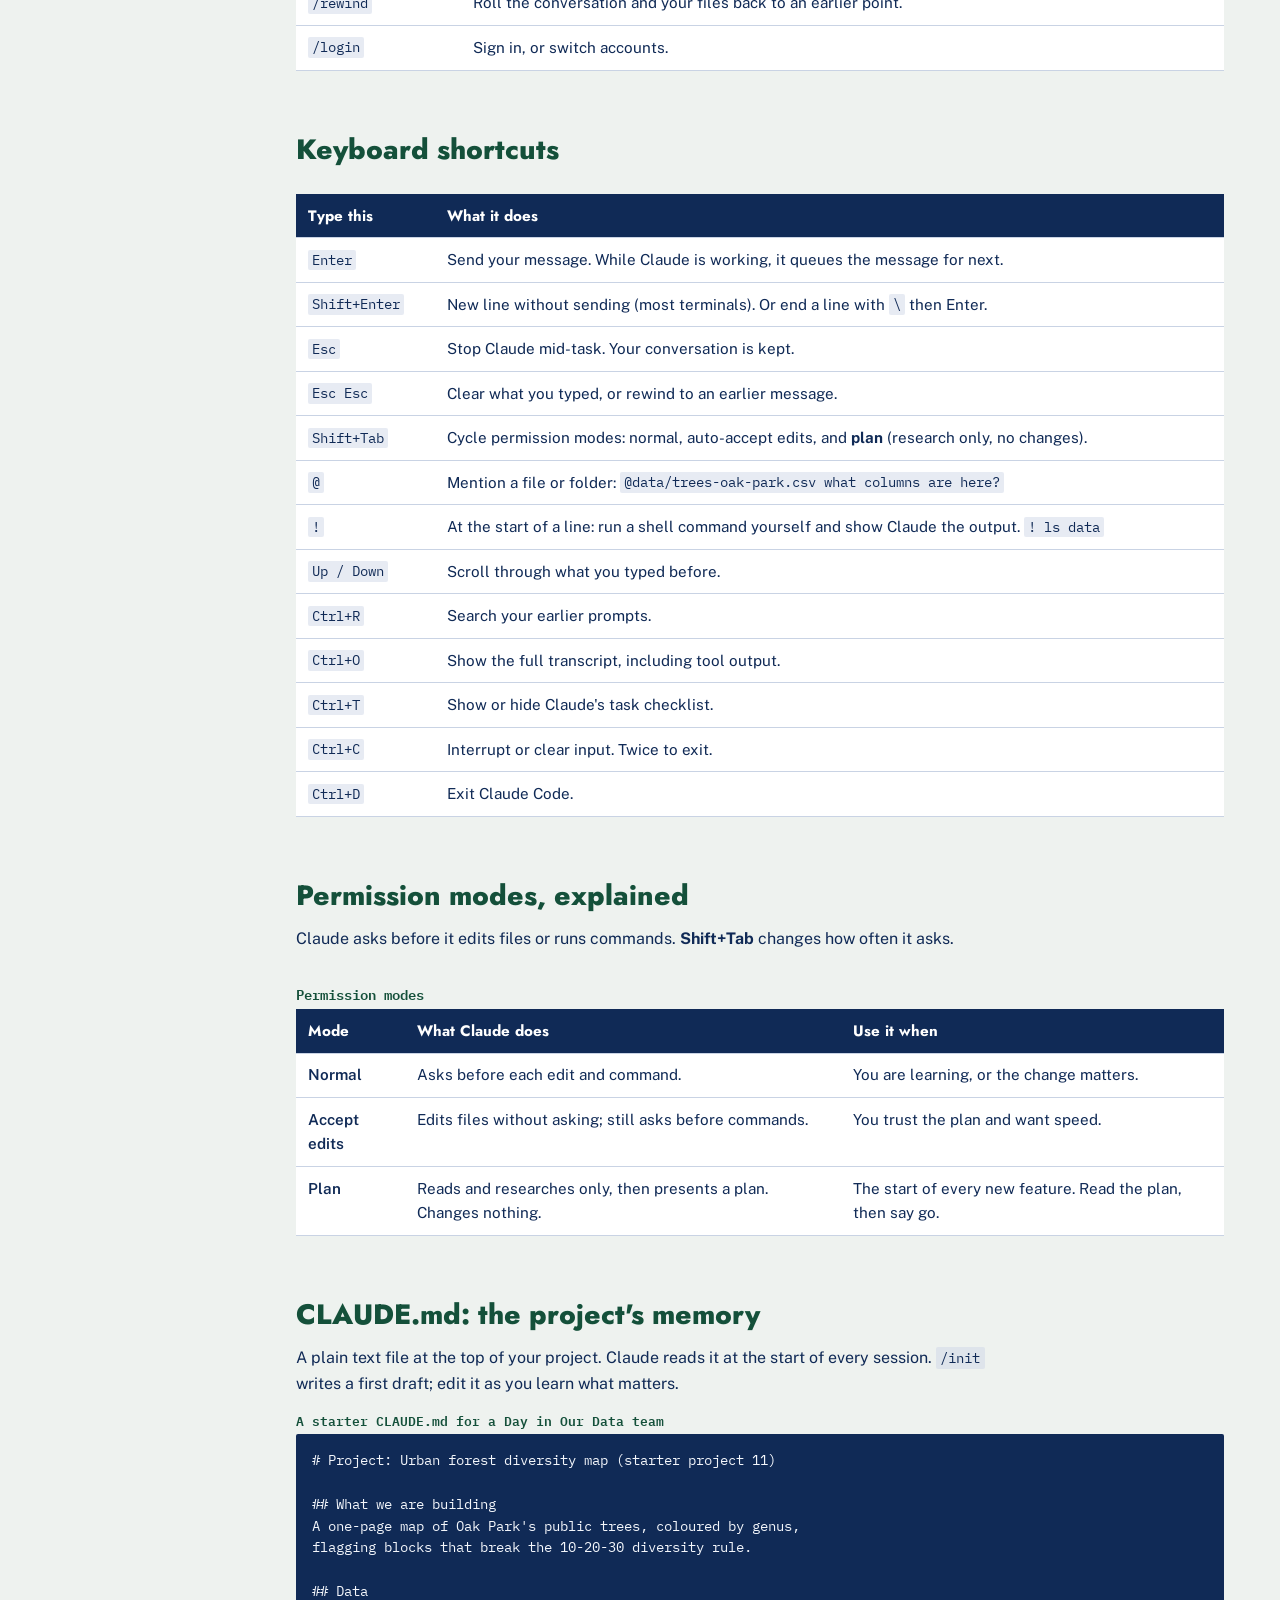
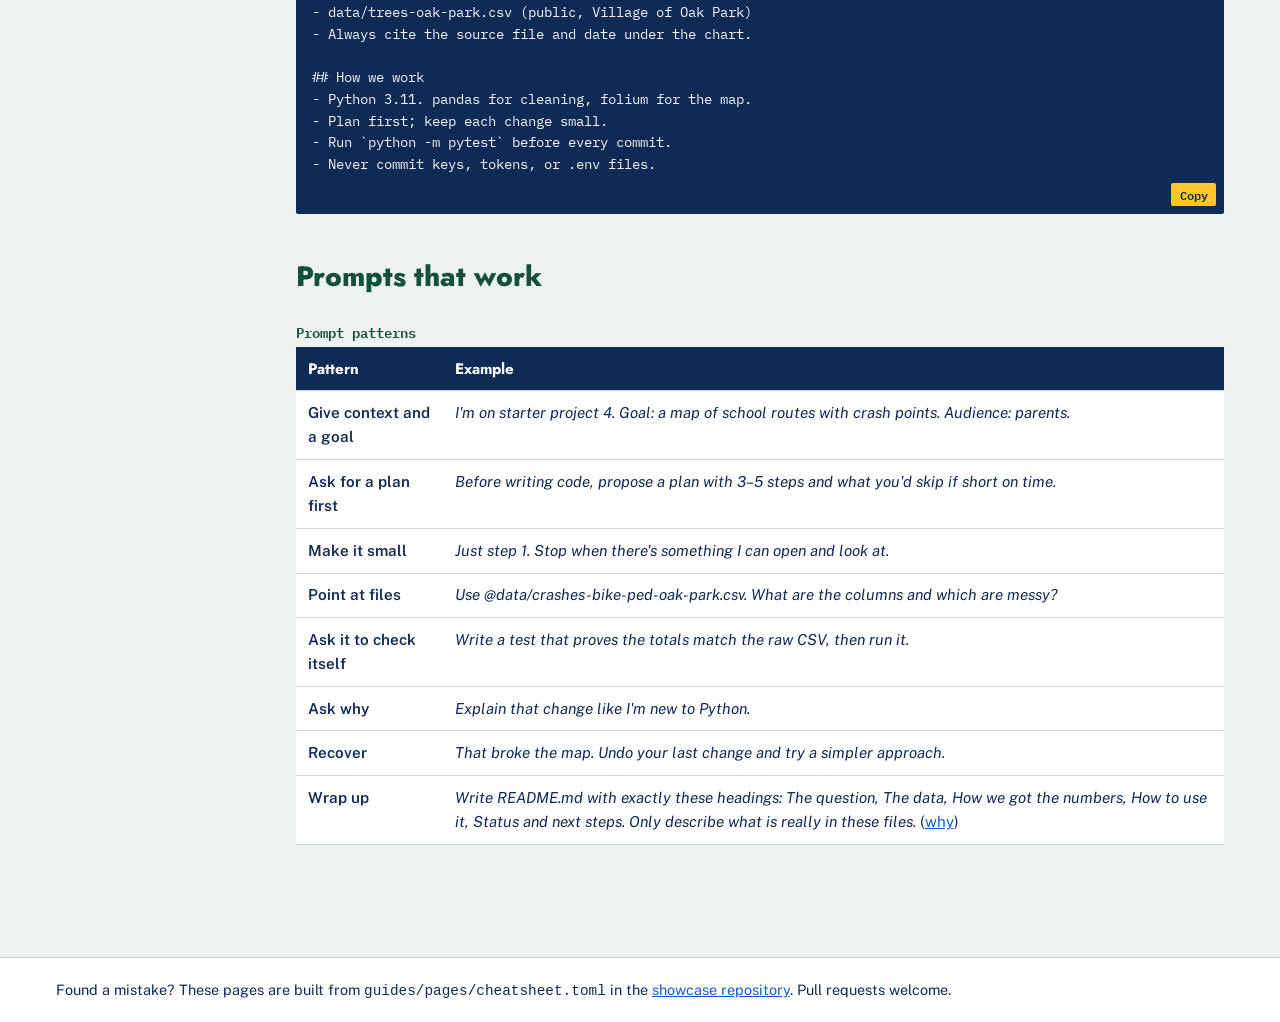
==== commit 3058d893: "feat(site): event hub with two tracks, README guidance, how-you're-judged box - Homepage: Track A (C" ====
--- a/site/cheatsheet.html
+++ b/site/cheatsheet.html
@@ -37,7 +37,7 @@
 - Python 3.11. pandas for cleaning, folium for the map.
 - Plan first; keep each change small.
 - Run `python -m pytest` before every commit.
-- Never commit keys, tokens, or .env files.</code></pre><button type="button" class="copy" hidden>Copy</button></figure></section><section id="prompts" class="guide-section"><h2>Prompts that work</h2><div class="scroll-x" tabindex="0" role="region" aria-label="Prompt patterns"><table class="guide-table"><caption>Prompt patterns</caption><thead><tr><th scope="col">Pattern</th><th scope="col">Example</th></tr></thead><tbody><tr><th scope="row">Give context and a goal</th><td><em>I&#x27;m on starter project 4. Goal: a map of school routes with crash points. Audience: parents.</em></td></tr><tr><th scope="row">Ask for a plan first</th><td><em>Before writing code, propose a plan with 3–5 steps and what you&#x27;d skip if short on time.</em></td></tr><tr><th scope="row">Make it small</th><td><em>Just step 1. Stop when there&#x27;s something I can open and look at.</em></td></tr><tr><th scope="row">Point at files</th><td><em>Use @data/crashes-bike-ped-oak-park.csv. What are the columns and which are messy?</em></td></tr><tr><th scope="row">Ask it to check itself</th><td><em>Write a test that proves the totals match the raw CSV, then run it.</em></td></tr><tr><th scope="row">Ask why</th><td><em>Explain that change like I&#x27;m new to Python.</em></td></tr><tr><th scope="row">Recover</th><td><em>That broke the map. Undo your last change and try a simpler approach.</em></td></tr><tr><th scope="row">Wrap up</th><td><em>Write a README: the civic question, data sources, how to run it, and what&#x27;s unfinished.</em></td></tr></tbody></table></div></section>
+- Never commit keys, tokens, or .env files.</code></pre><button type="button" class="copy" hidden>Copy</button></figure></section><section id="prompts" class="guide-section"><h2>Prompts that work</h2><div class="scroll-x" tabindex="0" role="region" aria-label="Prompt patterns"><table class="guide-table"><caption>Prompt patterns</caption><thead><tr><th scope="col">Pattern</th><th scope="col">Example</th></tr></thead><tbody><tr><th scope="row">Give context and a goal</th><td><em>I&#x27;m on starter project 4. Goal: a map of school routes with crash points. Audience: parents.</em></td></tr><tr><th scope="row">Ask for a plan first</th><td><em>Before writing code, propose a plan with 3–5 steps and what you&#x27;d skip if short on time.</em></td></tr><tr><th scope="row">Make it small</th><td><em>Just step 1. Stop when there&#x27;s something I can open and look at.</em></td></tr><tr><th scope="row">Point at files</th><td><em>Use @data/crashes-bike-ped-oak-park.csv. What are the columns and which are messy?</em></td></tr><tr><th scope="row">Ask it to check itself</th><td><em>Write a test that proves the totals match the raw CSV, then run it.</em></td></tr><tr><th scope="row">Ask why</th><td><em>Explain that change like I&#x27;m new to Python.</em></td></tr><tr><th scope="row">Recover</th><td><em>That broke the map. Undo your last change and try a simpler approach.</em></td></tr><tr><th scope="row">Wrap up</th><td><em>Write README.md with exactly these headings: The question, The data, How we got the numbers, How to use it, Status and next steps. Only describe what is really in these files.</em> (<a href="/start.html#readme">why</a>)</td></tr></tbody></table></div></section>
     </div>
   </main>
   <footer class="guide-footer">
